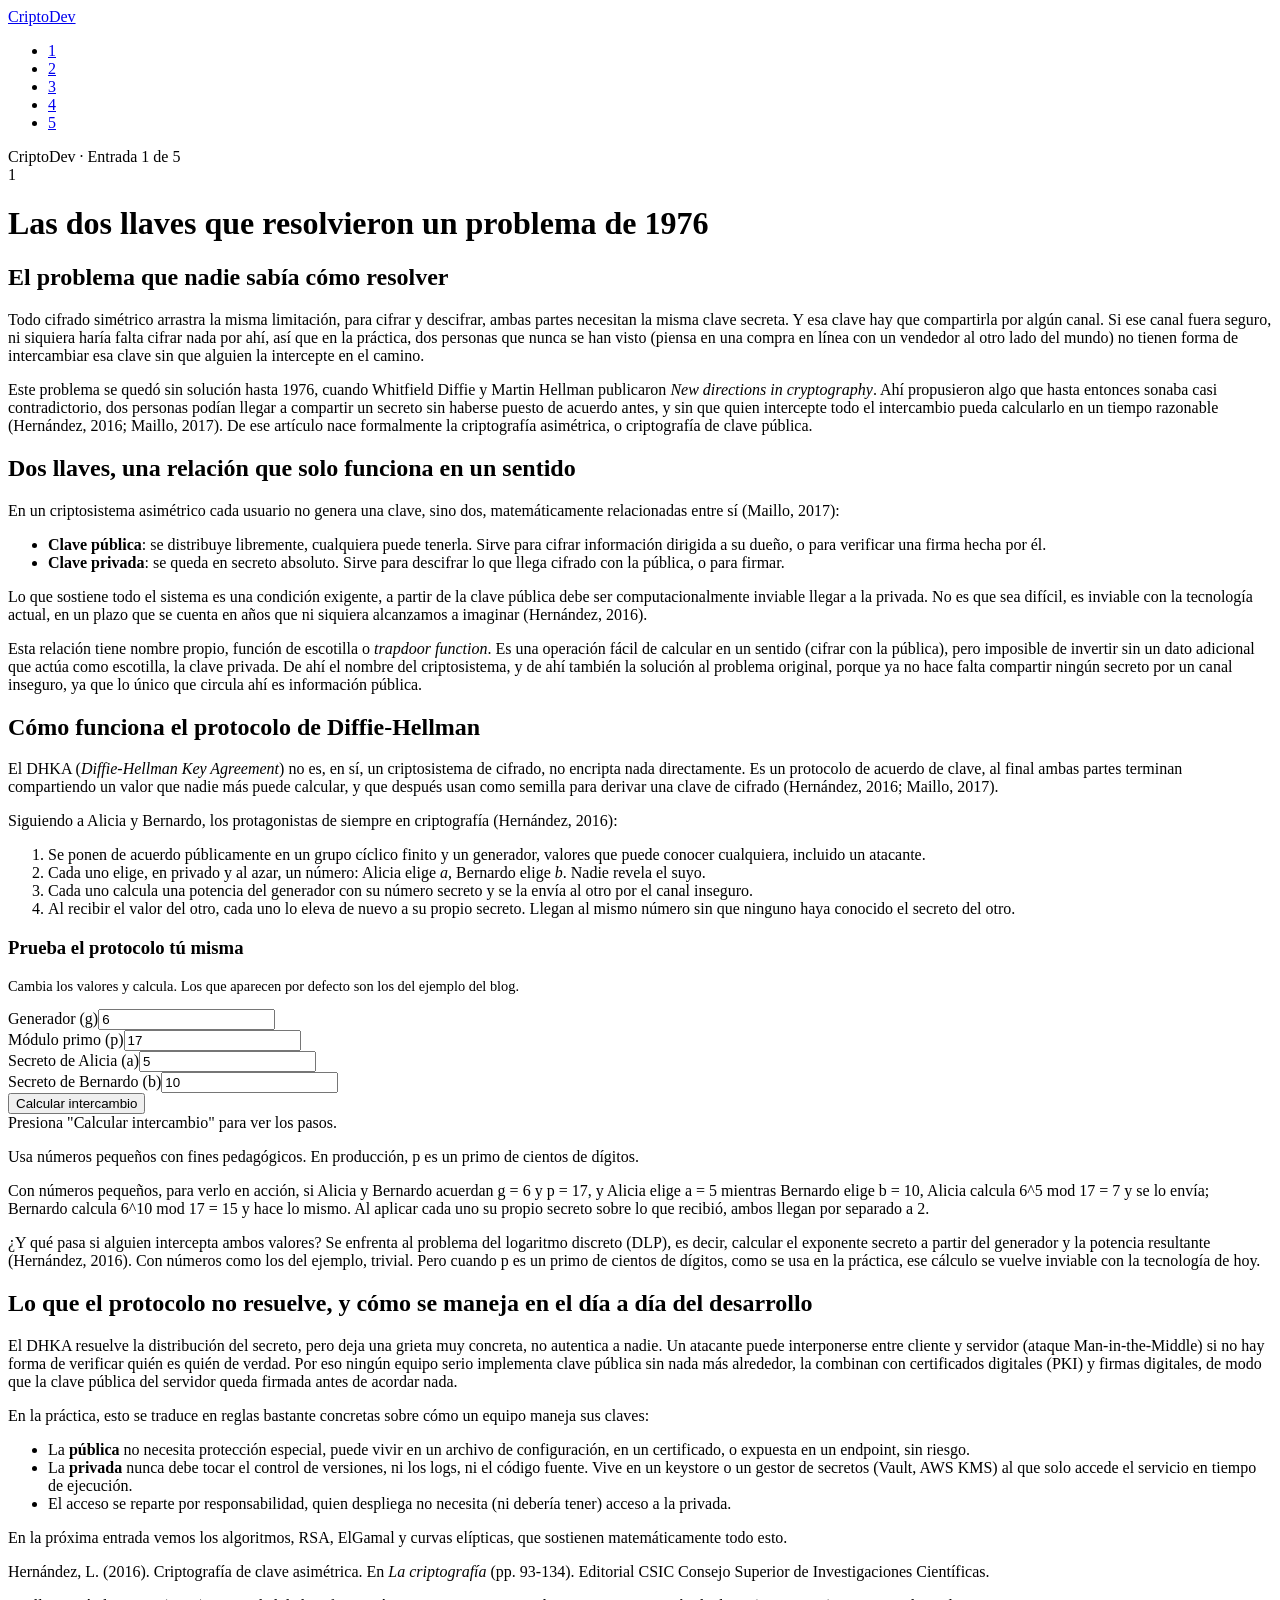
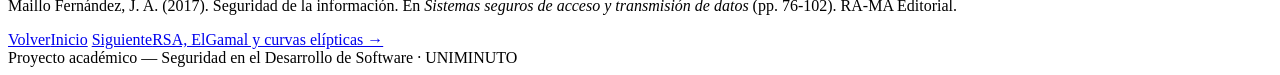
==== entrada1.html @ fd5a90b2 "Primera versión del blog Commit changes" ====
<!DOCTYPE html>
<html lang="es">
<head>
<meta charset="UTF-8">
<meta name="viewport" content="width=device-width, initial-scale=1.0">
<title>Las dos llaves que resolvieron un problema de 1976 — CriptoDev</title>
<link rel="stylesheet" href="css/style.css">
</head>
<body>

<nav class="site-nav">
  <a class="brand" href="index.html">CriptoDev</a>
  <ul class="entries">
    <li><a href="entrada1.html" class="active">1</a></li>
    <li><a href="entrada2.html">2</a></li>
    <li><a href="entrada3.html">3</a></li>
    <li><a href="entrada4.html">4</a></li>
    <li><a href="entrada5.html">5</a></li>
  </ul>
</nav>

<main>
  <div class="eyebrow-series">CriptoDev · Entrada 1 de 5</div>
  <div class="entry-header">
    <span class="seal">1</span>
    <h1>Las dos llaves que resolvieron un problema de 1976</h1>
  </div>

  <h2>El problema que nadie sabía cómo resolver</h2>
  <p>Todo cifrado simétrico arrastra la misma limitación, para cifrar y descifrar, ambas partes necesitan la misma clave secreta. Y esa clave hay que compartirla por algún canal. Si ese canal fuera seguro, ni siquiera haría falta cifrar nada por ahí, así que en la práctica, dos personas que nunca se han visto (piensa en una compra en línea con un vendedor al otro lado del mundo) no tienen forma de intercambiar esa clave sin que alguien la intercepte en el camino.</p>
  <p>Este problema se quedó sin solución hasta 1976, cuando Whitfield Diffie y Martin Hellman publicaron <em>New directions in cryptography</em>. Ahí propusieron algo que hasta entonces sonaba casi contradictorio, dos personas podían llegar a compartir un secreto sin haberse puesto de acuerdo antes, y sin que quien intercepte todo el intercambio pueda calcularlo en un tiempo razonable (Hernández, 2016; Maillo, 2017). De ese artículo nace formalmente la criptografía asimétrica, o criptografía de clave pública.</p>

  <h2>Dos llaves, una relación que solo funciona en un sentido</h2>
  <p>En un criptosistema asimétrico cada usuario no genera una clave, sino dos, matemáticamente relacionadas entre sí (Maillo, 2017):</p>
  <ul>
    <li><strong>Clave pública</strong>: se distribuye libremente, cualquiera puede tenerla. Sirve para cifrar información dirigida a su dueño, o para verificar una firma hecha por él.</li>
    <li><strong>Clave privada</strong>: se queda en secreto absoluto. Sirve para descifrar lo que llega cifrado con la pública, o para firmar.</li>
  </ul>
  <p>Lo que sostiene todo el sistema es una condición exigente, a partir de la clave pública debe ser computacionalmente inviable llegar a la privada. No es que sea difícil, es inviable con la tecnología actual, en un plazo que se cuenta en años que ni siquiera alcanzamos a imaginar (Hernández, 2016).</p>
  <p>Esta relación tiene nombre propio, función de escotilla o <em>trapdoor function</em>. Es una operación fácil de calcular en un sentido (cifrar con la pública), pero imposible de invertir sin un dato adicional que actúa como escotilla, la clave privada. De ahí el nombre del criptosistema, y de ahí también la solución al problema original, porque ya no hace falta compartir ningún secreto por un canal inseguro, ya que lo único que circula ahí es información pública.</p>

  <h2>Cómo funciona el protocolo de Diffie-Hellman</h2>
  <p>El DHKA (<em>Diffie-Hellman Key Agreement</em>) no es, en sí, un criptosistema de cifrado, no encripta nada directamente. Es un protocolo de acuerdo de clave, al final ambas partes terminan compartiendo un valor que nadie más puede calcular, y que después usan como semilla para derivar una clave de cifrado (Hernández, 2016; Maillo, 2017).</p>
  <p>Siguiendo a Alicia y Bernardo, los protagonistas de siempre en criptografía (Hernández, 2016):</p>
  <ol>
    <li>Se ponen de acuerdo públicamente en un grupo cíclico finito y un generador, valores que puede conocer cualquiera, incluido un atacante.</li>
    <li>Cada uno elige, en privado y al azar, un número: Alicia elige <em>a</em>, Bernardo elige <em>b</em>. Nadie revela el suyo.</li>
    <li>Cada uno calcula una potencia del generador con su número secreto y se la envía al otro por el canal inseguro.</li>
    <li>Al recibir el valor del otro, cada uno lo eleva de nuevo a su propio secreto. Llegan al mismo número sin que ninguno haya conocido el secreto del otro.</li>
  </ol>

  <div class="demo" id="dh-demo">
    <h3>Prueba el protocolo tú misma</h3>
    <p style="margin-top:0; font-size:0.9rem; color:var(--ink-soft);">Cambia los valores y calcula. Los que aparecen por defecto son los del ejemplo del blog.</p>
    <div class="demo-row">
      <div class="demo-field"><label for="dh-g">Generador (g)</label><input id="dh-g" type="number" value="6"></div>
      <div class="demo-field"><label for="dh-p">Módulo primo (p)</label><input id="dh-p" type="number" value="17"></div>
    </div>
    <div class="demo-row">
      <div class="demo-field"><label for="dh-a">Secreto de Alicia (a)</label><input id="dh-a" type="number" value="5"></div>
      <div class="demo-field"><label for="dh-b">Secreto de Bernardo (b)</label><input id="dh-b" type="number" value="10"></div>
    </div>
    <button onclick="calcularDH()">Calcular intercambio</button>
    <div class="demo-output" id="dh-output">Presiona "Calcular intercambio" para ver los pasos.</div>
    <p class="demo-note">Usa números pequeños con fines pedagógicos. En producción, p es un primo de cientos de dígitos.</p>
  </div>

  <p>Con números pequeños, para verlo en acción, si Alicia y Bernardo acuerdan g = 6 y p = 17, y Alicia elige a = 5 mientras Bernardo elige b = 10, Alicia calcula 6^5 mod 17 = 7 y se lo envía; Bernardo calcula 6^10 mod 17 = 15 y hace lo mismo. Al aplicar cada uno su propio secreto sobre lo que recibió, ambos llegan por separado a 2.</p>

  <p>¿Y qué pasa si alguien intercepta ambos valores? Se enfrenta al problema del logaritmo discreto (DLP), es decir, calcular el exponente secreto a partir del generador y la potencia resultante (Hernández, 2016). Con números como los del ejemplo, trivial. Pero cuando p es un primo de cientos de dígitos, como se usa en la práctica, ese cálculo se vuelve inviable con la tecnología de hoy.</p>

  <h2>Lo que el protocolo no resuelve, y cómo se maneja en el día a día del desarrollo</h2>
  <p>El DHKA resuelve la distribución del secreto, pero deja una grieta muy concreta, no autentica a nadie. Un atacante puede interponerse entre cliente y servidor (ataque Man-in-the-Middle) si no hay forma de verificar quién es quién de verdad. Por eso ningún equipo serio implementa clave pública sin nada más alrededor, la combinan con certificados digitales (PKI) y firmas digitales, de modo que la clave pública del servidor queda firmada antes de acordar nada.</p>
  <p>En la práctica, esto se traduce en reglas bastante concretas sobre cómo un equipo maneja sus claves:</p>
  <ul>
    <li>La <strong>pública</strong> no necesita protección especial, puede vivir en un archivo de configuración, en un certificado, o expuesta en un endpoint, sin riesgo.</li>
    <li>La <strong>privada</strong> nunca debe tocar el control de versiones, ni los logs, ni el código fuente. Vive en un keystore o un gestor de secretos (Vault, AWS KMS) al que solo accede el servicio en tiempo de ejecución.</li>
    <li>El acceso se reparte por responsabilidad, quien despliega no necesita (ni debería tener) acceso a la privada.</li>
  </ul>
  <p>En la próxima entrada vemos los algoritmos, RSA, ElGamal y curvas elípticas, que sostienen matemáticamente todo esto.</p>

  <div class="references">
    <p>Hernández, L. (2016). Criptografía de clave asimétrica. En <em>La criptografía</em> (pp. 93-134). Editorial CSIC Consejo Superior de Investigaciones Científicas.</p>
    <p>Maillo Fernández, J. A. (2017). Seguridad de la información. En <em>Sistemas seguros de acceso y transmisión de datos</em> (pp. 76-102). RA-MA Editorial.</p>
  </div>

  <div class="entry-pager">
    <a class="to-prev" href="index.html"><span>Volver</span>Inicio</a>
    <a class="to-next" href="entrada2.html"><span>Siguiente</span>RSA, ElGamal y curvas elípticas →</a>
  </div>
</main>

<footer>Proyecto académico — Seguridad en el Desarrollo de Software · UNIMINUTO</footer>

<script src="js/crypto-utils.js"></script>
<script>
function calcularDH() {
  const g = document.getElementById('dh-g').value;
  const p = document.getElementById('dh-p').value;
  const a = document.getElementById('dh-a').value;
  const b = document.getElementById('dh-b').value;
  const out = document.getElementById('dh-output');

  try {
    const A_pub = modPow(g, a, p);       // Alicia envía g^a mod p
    const B_pub = modPow(g, b, p);       // Bernardo envía g^b mod p
    const sharedFromA = modPow(B_pub, a, p); // Alicia calcula (g^b)^a
    const sharedFromB = modPow(A_pub, b, p); // Bernardo calcula (g^a)^b

    let lines = [];
    lines.push(`Alicia envía: ${g}^${a} mod ${p} = ${A_pub}`);
    lines.push(`Bernardo envía: ${g}^${b} mod ${p} = ${B_pub}`);
    lines.push(`Alicia calcula: ${B_pub}^${a} mod ${p} = ${sharedFromA}`);
    lines.push(`Bernardo calcula: ${A_pub}^${b} mod ${p} = ${sharedFromB}`);

    if (sharedFromA === sharedFromB) {
      lines.push(`<span class="ok">Clave compartida acordada: ${sharedFromA}</span>`);
    } else {
      lines.push(`<span class="fail">Los valores no coinciden, revisa que p sea primo.</span>`);
    }
    out.innerHTML = lines.join('\n');
  } catch (e) {
    out.innerHTML = '<span class="fail">Revisa que todos los campos sean números válidos.</span>';
  }
}
</script>

</body>
</html>
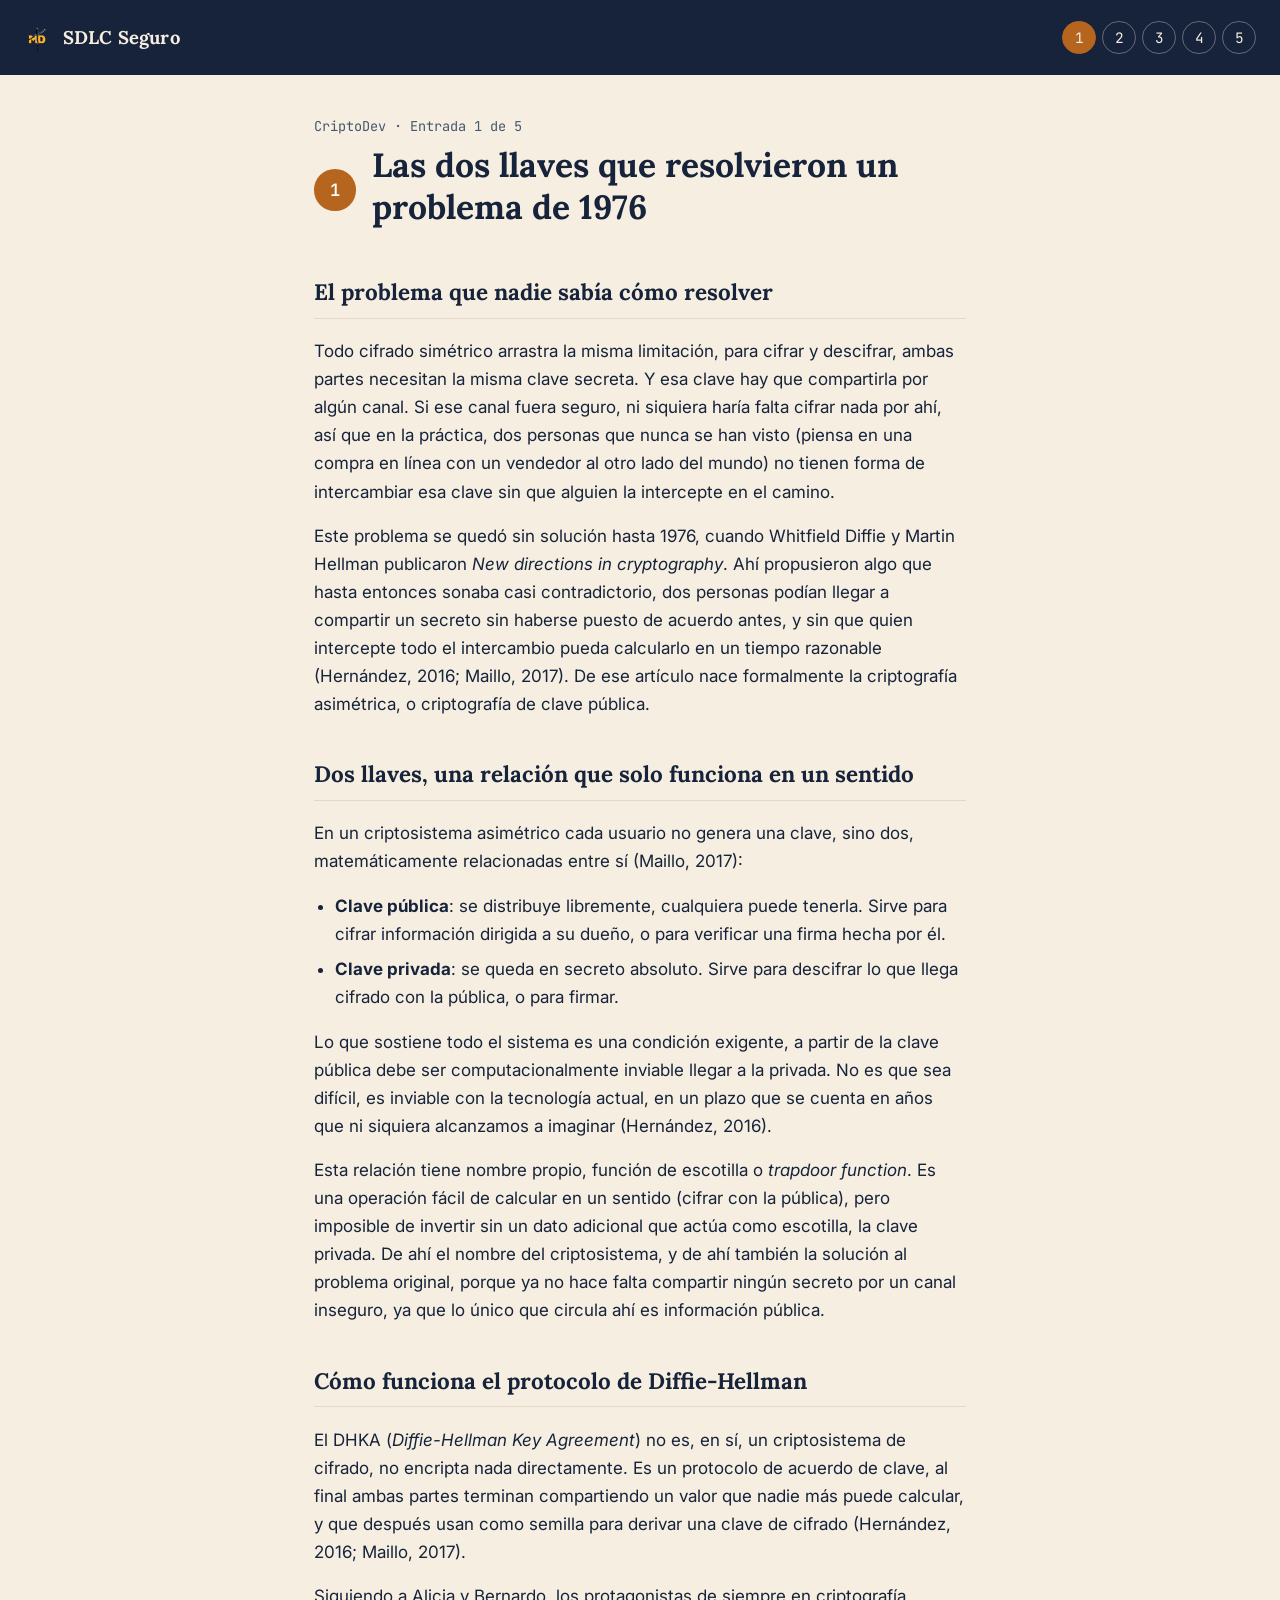
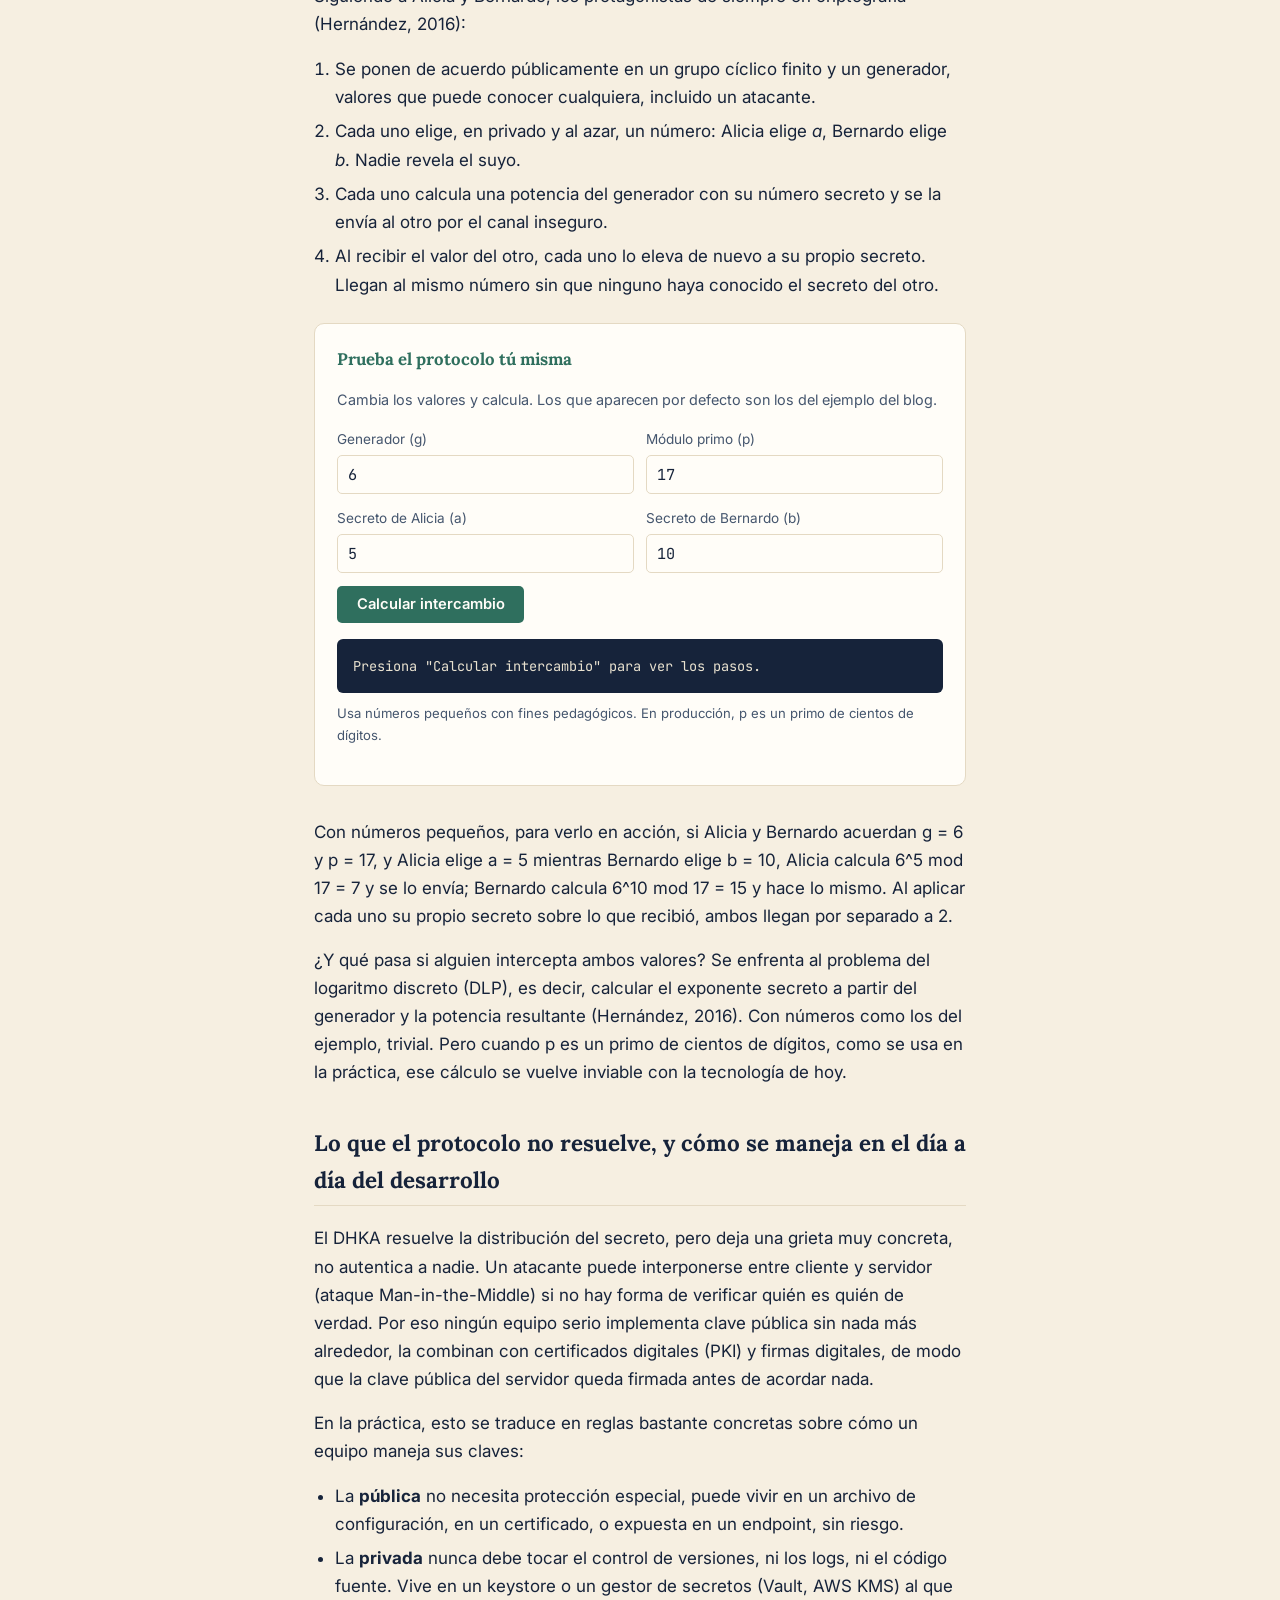
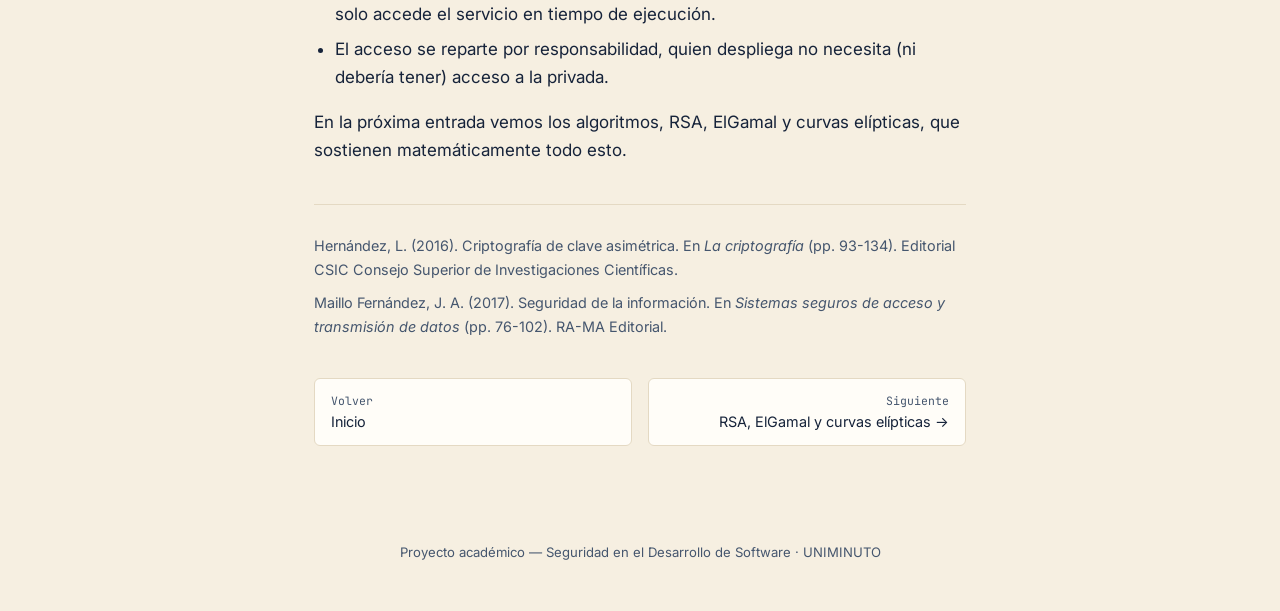
==== commit 0b47a018: "Update title and navigation in entrada1.html" ====
--- a/entrada1.html
+++ b/entrada1.html
@@ -3,13 +3,16 @@
 <head>
 <meta charset="UTF-8">
 <meta name="viewport" content="width=device-width, initial-scale=1.0">
-<title>Las dos llaves que resolvieron un problema de 1976 — CriptoDev</title>
+<title>Las dos llaves que resolvieron un problema de 1976 · SDLC Seguro</title>
 <link rel="stylesheet" href="css/style.css">
 </head>
 <body>
 
 <nav class="site-nav">
-  <a class="brand" href="index.html">CriptoDev</a>
+  <a class="brand" href="index.html">
+    <img src="img/logo-uniminuto.png" alt="UNIMINUTO" class="nav-logo">
+    SDLC Seguro
+  </a>
   <ul class="entries">
     <li><a href="entrada1.html" class="active">1</a></li>
     <li><a href="entrada2.html">2</a></li>
--- a/css/style.css
+++ b/css/style.css
@@ -0,0 +1,528 @@
+@import url('https://fonts.googleapis.com/css2?family=Lora:ital,wght@0,500;0,600;0,700;1,500&family=Inter:wght@400;500;600&family=JetBrains+Mono:wght@400;500;600&display=swap');
+
+:root {
+  --ink: #16233A;
+  --ink-soft: #45566E;
+  --parchment: #F6EFE1;
+  --paper: #FFFDF8;
+  --paper-line: #E4D9C3;
+  --verified: #2F6F5E;
+  --verified-soft: #E4EFEA;
+  --seal: #B5651D;
+  --seal-soft: #F6E7D8;
+  --font-display: 'Lora', Georgia, serif;
+  --font-body: 'Inter', system-ui, sans-serif;
+  --font-mono: 'JetBrains Mono', 'Courier New', monospace;
+  --max-w: 700px;
+}
+
+* { box-sizing: border-box; }
+
+html { scroll-behavior: smooth; }
+
+body {
+  margin: 0;
+  background: var(--parchment);
+  color: var(--ink);
+  font-family: var(--font-body);
+  font-size: 17px;
+  line-height: 1.65;
+  -webkit-font-smoothing: antialiased;
+}
+
+img { max-width: 100%; }
+
+a { color: var(--verified); }
+a:focus-visible, button:focus-visible, input:focus-visible, select:focus-visible {
+  outline: 3px solid var(--seal);
+  outline-offset: 2px;
+}
+
+/* ---------- Navegación ---------- */
+
+.site-nav {
+  background: var(--ink);
+  color: var(--parchment);
+  padding: 0.9rem 1.5rem;
+  display: flex;
+  align-items: center;
+  justify-content: space-between;
+  flex-wrap: wrap;
+  gap: 0.75rem;
+  position: sticky;
+  top: 0;
+  z-index: 10;
+}
+
+.site-nav .brand {
+  font-family: var(--font-display);
+  font-weight: 700;
+  font-size: 1.15rem;
+  color: var(--parchment);
+  text-decoration: none;
+  letter-spacing: 0.01em;
+}
+
+.site-nav .entries {
+  display: flex;
+  gap: 0.4rem;
+  list-style: none;
+  margin: 0;
+  padding: 0;
+}
+
+.site-nav .entries a {
+  display: inline-flex;
+  align-items: center;
+  justify-content: center;
+  width: 2.1rem;
+  height: 2.1rem;
+  border-radius: 50%;
+  color: var(--parchment);
+  text-decoration: none;
+  font-family: var(--font-mono);
+  font-size: 0.9rem;
+  border: 1px solid rgba(246, 239, 225, 0.35);
+  transition: background 0.15s ease, border-color 0.15s ease;
+}
+
+.site-nav .entries a:hover,
+.site-nav .entries a.active {
+  background: var(--seal);
+  border-color: var(--seal);
+}
+
+/* ---------- Estructura general ---------- */
+
+main {
+  max-width: var(--max-w);
+  margin: 0 auto;
+  padding: 2.5rem 1.5rem 4rem;
+}
+
+.eyebrow-series {
+  font-family: var(--font-mono);
+  font-size: 0.85rem;
+  color: var(--ink-soft);
+  margin-bottom: 0.4rem;
+}
+
+h1 {
+  font-family: var(--font-display);
+  font-size: 2.1rem;
+  line-height: 1.25;
+  margin: 0 0 0.5rem;
+}
+
+h2 {
+  font-family: var(--font-display);
+  font-size: 1.4rem;
+  margin-top: 2.4rem;
+  border-bottom: 1px solid var(--paper-line);
+  padding-bottom: 0.4rem;
+}
+
+p { margin: 1rem 0; }
+
+ul, ol { padding-left: 1.3rem; }
+li { margin: 0.4rem 0; }
+
+/* Sello numerado (secuencia real de 5 entradas) */
+.seal {
+  display: inline-flex;
+  align-items: center;
+  justify-content: center;
+  width: 2.6rem;
+  height: 2.6rem;
+  border-radius: 50%;
+  background: var(--seal);
+  color: var(--paper);
+  font-family: var(--font-mono);
+  font-weight: 600;
+  flex-shrink: 0;
+}
+
+.entry-header {
+  display: flex;
+  align-items: center;
+  gap: 1rem;
+  margin-bottom: 0.5rem;
+}
+
+/* ---------- Bloques de código ---------- */
+
+pre {
+  background: var(--ink);
+  color: #E9E2D0;
+  font-family: var(--font-mono);
+  font-size: 0.85rem;
+  line-height: 1.55;
+  padding: 1.1rem 1.2rem;
+  border-radius: 6px;
+  overflow-x: auto;
+}
+
+code {
+  font-family: var(--font-mono);
+  font-size: 0.92em;
+  background: var(--paper-line);
+  padding: 0.05em 0.35em;
+  border-radius: 3px;
+}
+
+pre code { background: none; padding: 0; }
+
+.formula {
+  font-family: var(--font-mono);
+  background: var(--paper);
+  border: 1px solid var(--paper-line);
+  border-left: 3px solid var(--verified);
+  padding: 0.8rem 1rem;
+  margin: 1rem 0;
+  border-radius: 4px;
+  overflow-x: auto;
+}
+
+/* ---------- Panel interactivo (demo) ---------- */
+
+.demo {
+  background: var(--paper);
+  border: 1px solid var(--paper-line);
+  border-radius: 10px;
+  padding: 1.4rem;
+  margin: 1.5rem 0 2rem;
+}
+
+.demo h3 {
+  font-family: var(--font-display);
+  font-size: 1.05rem;
+  margin: 0 0 0.9rem;
+  color: var(--verified);
+}
+
+.demo-row {
+  display: flex;
+  gap: 0.8rem;
+  flex-wrap: wrap;
+  margin-bottom: 0.8rem;
+}
+
+.demo-field {
+  display: flex;
+  flex-direction: column;
+  gap: 0.3rem;
+  font-size: 0.85rem;
+  color: var(--ink-soft);
+  flex: 1;
+  min-width: 100px;
+}
+
+.demo-field input, .demo-field select {
+  font-family: var(--font-mono);
+  padding: 0.5rem 0.6rem;
+  border: 1px solid var(--paper-line);
+  border-radius: 5px;
+  background: var(--paper);
+  color: var(--ink);
+  font-size: 0.95rem;
+}
+
+.demo button {
+  background: var(--verified);
+  color: var(--paper);
+  border: none;
+  padding: 0.6rem 1.2rem;
+  border-radius: 5px;
+  font-family: var(--font-body);
+  font-weight: 600;
+  font-size: 0.92rem;
+  cursor: pointer;
+  transition: opacity 0.15s ease;
+}
+
+.demo button:hover { opacity: 0.88; }
+
+.demo button.secondary {
+  background: transparent;
+  color: var(--seal);
+  border: 1px solid var(--seal);
+}
+
+.demo-output {
+  margin-top: 1rem;
+  background: var(--ink);
+  color: #E9E2D0;
+  font-family: var(--font-mono);
+  font-size: 0.85rem;
+  padding: 1rem;
+  border-radius: 6px;
+  white-space: pre-wrap;
+  word-break: break-all;
+  min-height: 1.5em;
+}
+
+.demo-output .ok { color: #7FCBA4; }
+.demo-output .fail { color: #E29A6B; }
+
+.demo-note {
+  font-size: 0.82rem;
+  color: var(--ink-soft);
+  margin-top: 0.6rem;
+}
+
+/* ---------- Tabla comparativa ---------- */
+
+table {
+  width: 100%;
+  border-collapse: collapse;
+  margin: 1.2rem 0;
+  font-size: 0.92rem;
+}
+
+th, td {
+  text-align: left;
+  padding: 0.6rem 0.7rem;
+  border-bottom: 1px solid var(--paper-line);
+}
+
+th {
+  font-family: var(--font-mono);
+  font-weight: 600;
+  color: var(--ink-soft);
+  font-size: 0.8rem;
+}
+
+/* ---------- Callout de vulnerabilidad ---------- */
+
+.callout {
+  background: var(--seal-soft);
+  border-left: 3px solid var(--seal);
+  padding: 0.9rem 1.1rem;
+  border-radius: 4px;
+  margin: 1.2rem 0;
+}
+
+.callout strong { color: var(--seal); }
+
+/* ---------- Referencias ---------- */
+
+.references {
+  margin-top: 2.5rem;
+  padding-top: 1.2rem;
+  border-top: 1px solid var(--paper-line);
+  font-size: 0.9rem;
+  color: var(--ink-soft);
+}
+
+.references p { margin: 0.6rem 0; }
+
+/* ---------- Navegación entre entradas ---------- */
+
+.entry-pager {
+  display: flex;
+  justify-content: space-between;
+  margin-top: 2.5rem;
+  gap: 1rem;
+}
+
+.entry-pager a {
+  text-decoration: none;
+  color: var(--ink);
+  background: var(--paper);
+  border: 1px solid var(--paper-line);
+  padding: 0.7rem 1rem;
+  border-radius: 6px;
+  font-size: 0.9rem;
+  flex: 1;
+}
+
+.entry-pager a:hover { border-color: var(--verified); }
+.entry-pager .to-prev { text-align: left; }
+.entry-pager .to-next { text-align: right; }
+.entry-pager span { display: block; font-family: var(--font-mono); font-size: 0.72rem; color: var(--ink-soft); }
+
+/* ---------- Home ---------- */
+
+.hero {
+  padding: 3rem 0 1rem;
+}
+
+.hero p.lead {
+  font-size: 1.15rem;
+  color: var(--ink-soft);
+  max-width: 560px;
+}
+
+.entry-list {
+  list-style: none;
+  padding: 0;
+  margin: 2rem 0;
+}
+
+.entry-list li {
+  margin: 0;
+}
+
+.entry-list a {
+  display: flex;
+  align-items: center;
+  gap: 1rem;
+  padding: 1.1rem 0.4rem;
+  border-bottom: 1px solid var(--paper-line);
+  text-decoration: none;
+  color: var(--ink);
+}
+
+.entry-list a:hover .entry-title { color: var(--verified); }
+
+.entry-title {
+  font-family: var(--font-display);
+  font-weight: 600;
+  font-size: 1.08rem;
+  display: block;
+}
+
+.entry-teaser {
+  font-size: 0.88rem;
+  color: var(--ink-soft);
+}
+
+footer {
+  text-align: center;
+  padding: 2rem 1.5rem 3rem;
+  color: var(--ink-soft);
+  font-size: 0.82rem;
+}
+
+footer img { height: 32px; opacity: 0.85; vertical-align: middle; margin-right: 0.5rem; }
+
+@media (max-width: 480px) {
+  h1 { font-size: 1.7rem; }
+  .demo-row { flex-direction: column; }
+}
+
+/* ---------- Logo en la barra de navegación ---------- */
+
+.nav-logo {
+  height: 1.6rem;
+  vertical-align: middle;
+  margin-right: 0.5rem;
+}
+
+/* ---------- Mejoras de diseño para el home ---------- */
+
+.meta-pills {
+  display: flex;
+  gap: 0.6rem;
+  align-items: center;
+  margin-bottom: 0.8rem;
+  flex-wrap: wrap;
+}
+
+.meta-pills .eyebrow-series {
+  background: var(--paper-line);
+  color: var(--ink-soft);
+  padding: 0.2rem 0.6rem;
+  border-radius: 4px;
+  margin-bottom: 0;
+}
+
+.eyebrow-subject {
+  font-family: var(--font-mono);
+  font-size: 0.78rem;
+  background: var(--paper-line);
+  color: var(--ink-soft);
+  padding: 0.2rem 0.6rem;
+  border-radius: 4px;
+}
+
+.author-block {
+  display: flex;
+  align-items: center;
+  gap: 0.5rem;
+  margin-bottom: 1.2rem;
+}
+
+.author-block .byline {
+  margin: 0;
+  font-family: var(--font-mono);
+  font-size: 0.85rem;
+  color: var(--seal);
+}
+
+.institution {
+  font-family: var(--font-mono);
+  font-size: 0.82rem;
+  color: var(--ink-soft);
+}
+
+.section-divider {
+  border: 0;
+  border-top: 1px solid var(--paper-line);
+  margin: 2.5rem 0 1.5rem;
+}
+
+.section-title {
+  font-family: var(--font-display);
+  font-size: 1.25rem;
+  color: var(--ink-soft);
+  margin-bottom: 1.2rem;
+  border-bottom: none;
+}
+
+/* Tarjetas mejoradas para las entradas */
+
+.entry-list {
+  display: flex;
+  flex-direction: column;
+  gap: 1rem;
+}
+
+.entry-card {
+  background: var(--paper);
+  border: 1px solid var(--paper-line);
+  border-radius: 8px;
+  padding: 1.2rem 1.4rem !important;
+  transition: transform 0.15s ease, border-color 0.15s ease, box-shadow 0.15s ease;
+  box-shadow: 0 2px 4px rgba(0, 0, 0, 0.02);
+}
+
+.entry-card:hover {
+  border-color: var(--verified);
+  transform: translateY(-2px);
+  box-shadow: 0 4px 12px rgba(47, 111, 94, 0.08);
+}
+
+.entry-content {
+  display: flex;
+  flex-direction: column;
+  gap: 0.3rem;
+  width: 100%;
+}
+
+.entry-header-card {
+  display: flex;
+  justify-content: space-between;
+  align-items: flex-start;
+  gap: 0.8rem;
+  flex-wrap: wrap;
+}
+
+.entry-header-card .entry-title {
+  flex: 1;
+  min-width: 240px;
+}
+
+/* Badge destacado para las calculadoras */
+
+.badge-interactive {
+  font-family: var(--font-mono);
+  font-size: 0.72rem;
+  font-weight: 600;
+  background: var(--verified-soft);
+  color: var(--verified);
+  border: 1px solid rgba(47, 111, 94, 0.25);
+  padding: 0.25rem 0.55rem;
+  border-radius: 20px;
+  white-space: nowrap;
+}
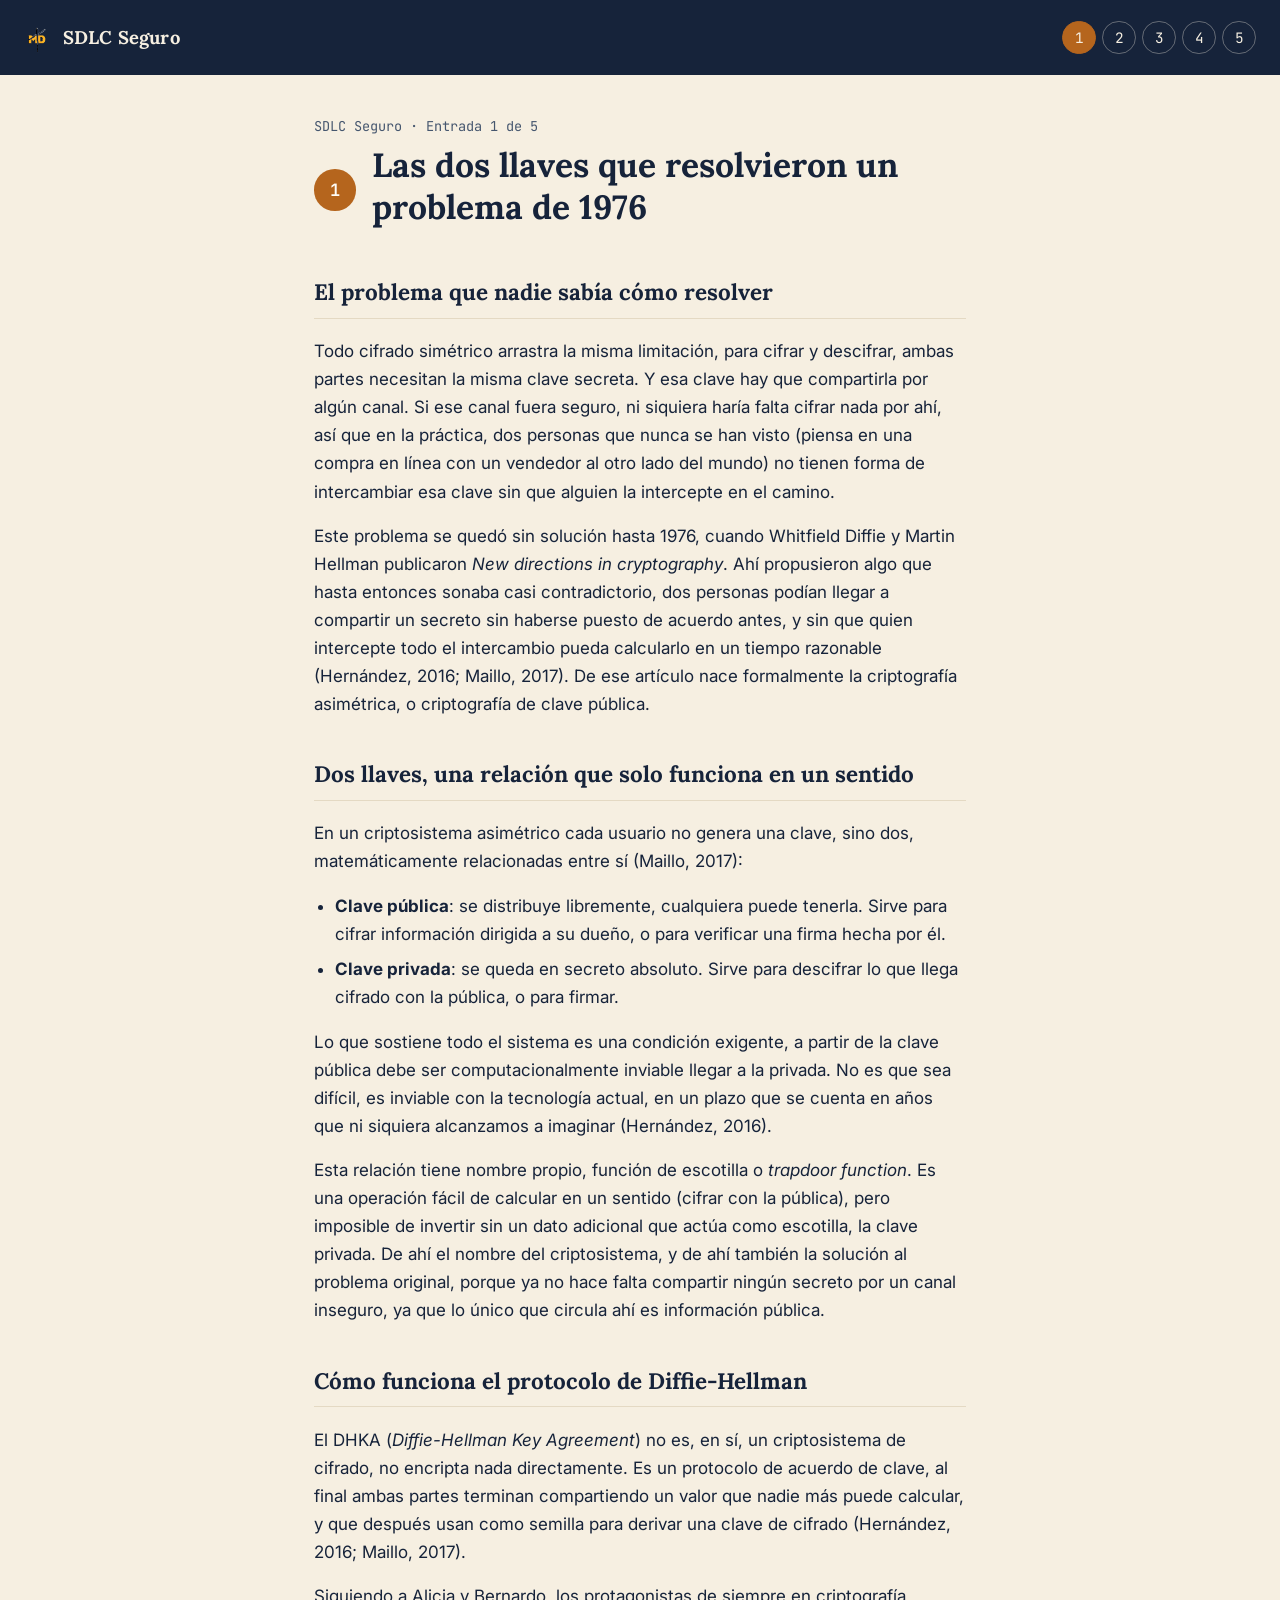
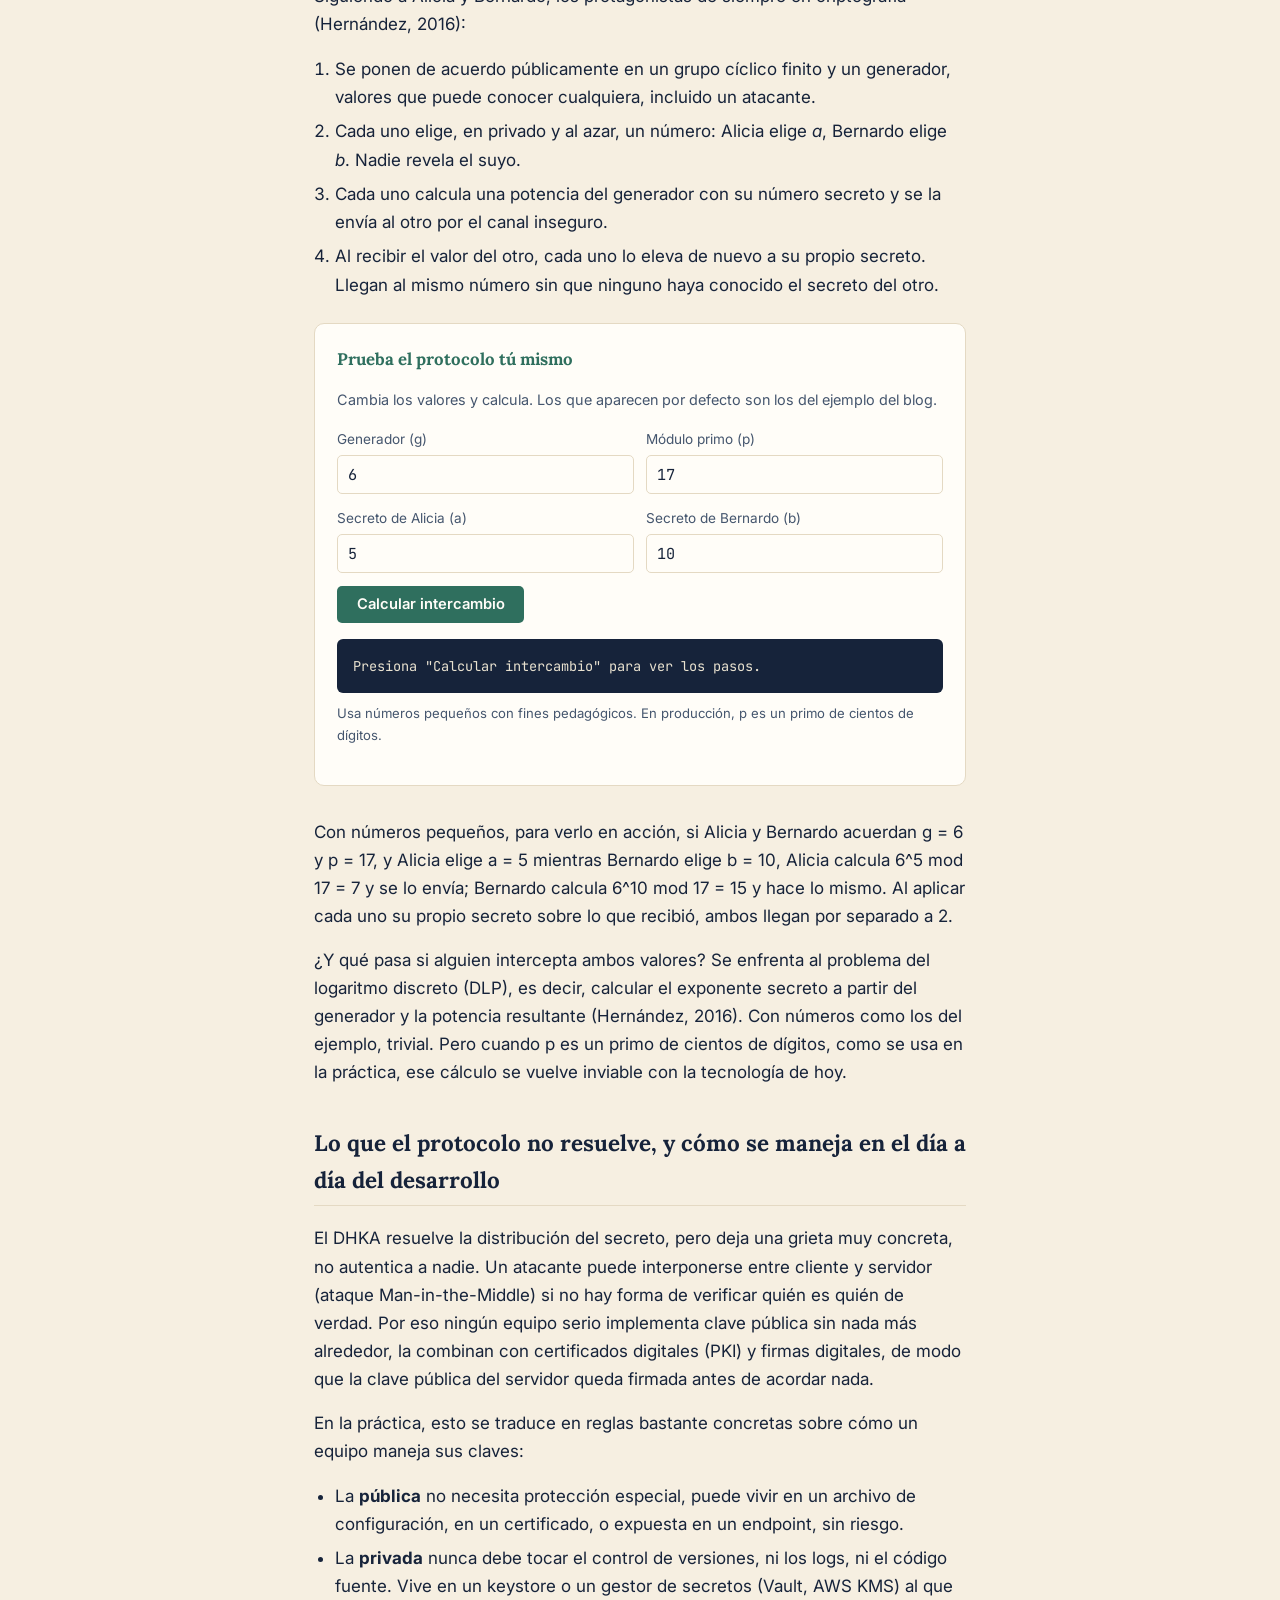
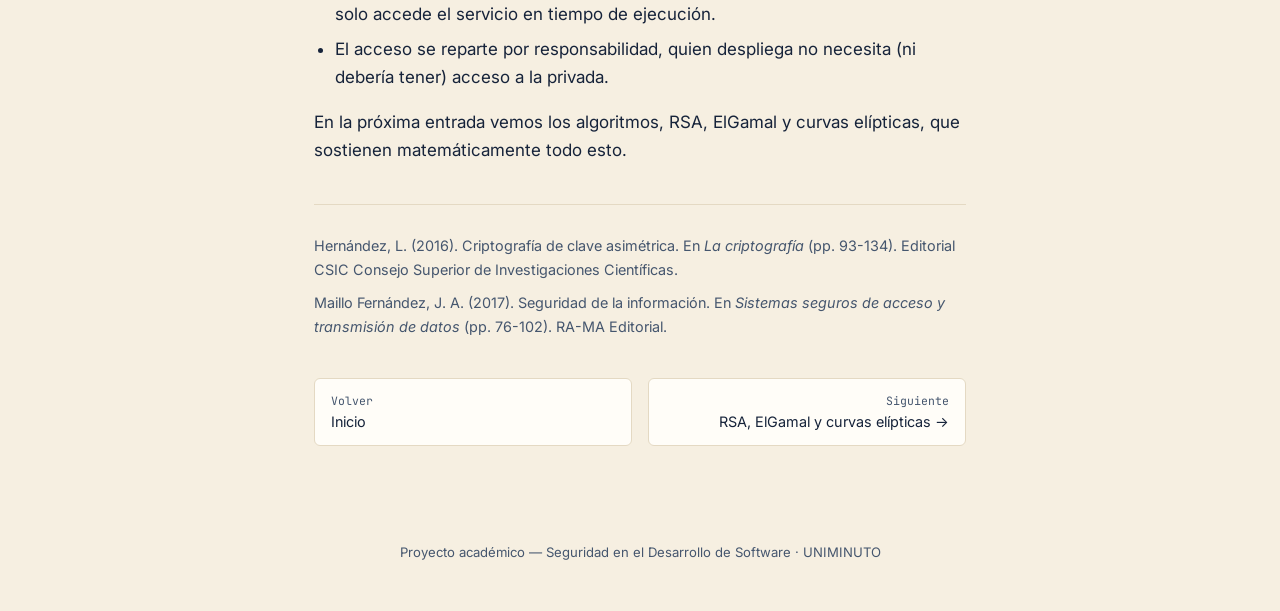
==== commit 4d6a1caa: "Update eyebrow series and demo header text" ====
--- a/entrada1.html
+++ b/entrada1.html
@@ -23,7 +23,7 @@
 </nav>
 
 <main>
-  <div class="eyebrow-series">CriptoDev · Entrada 1 de 5</div>
+  <div class="eyebrow-series">SDLC Seguro · Entrada 1 de 5</div>
   <div class="entry-header">
     <span class="seal">1</span>
     <h1>Las dos llaves que resolvieron un problema de 1976</h1>
@@ -53,7 +53,7 @@
   </ol>
 
   <div class="demo" id="dh-demo">
-    <h3>Prueba el protocolo tú misma</h3>
+    <h3>Prueba el protocolo tú mismo</h3>
     <p style="margin-top:0; font-size:0.9rem; color:var(--ink-soft);">Cambia los valores y calcula. Los que aparecen por defecto son los del ejemplo del blog.</p>
     <div class="demo-row">
       <div class="demo-field"><label for="dh-g">Generador (g)</label><input id="dh-g" type="number" value="6"></div>
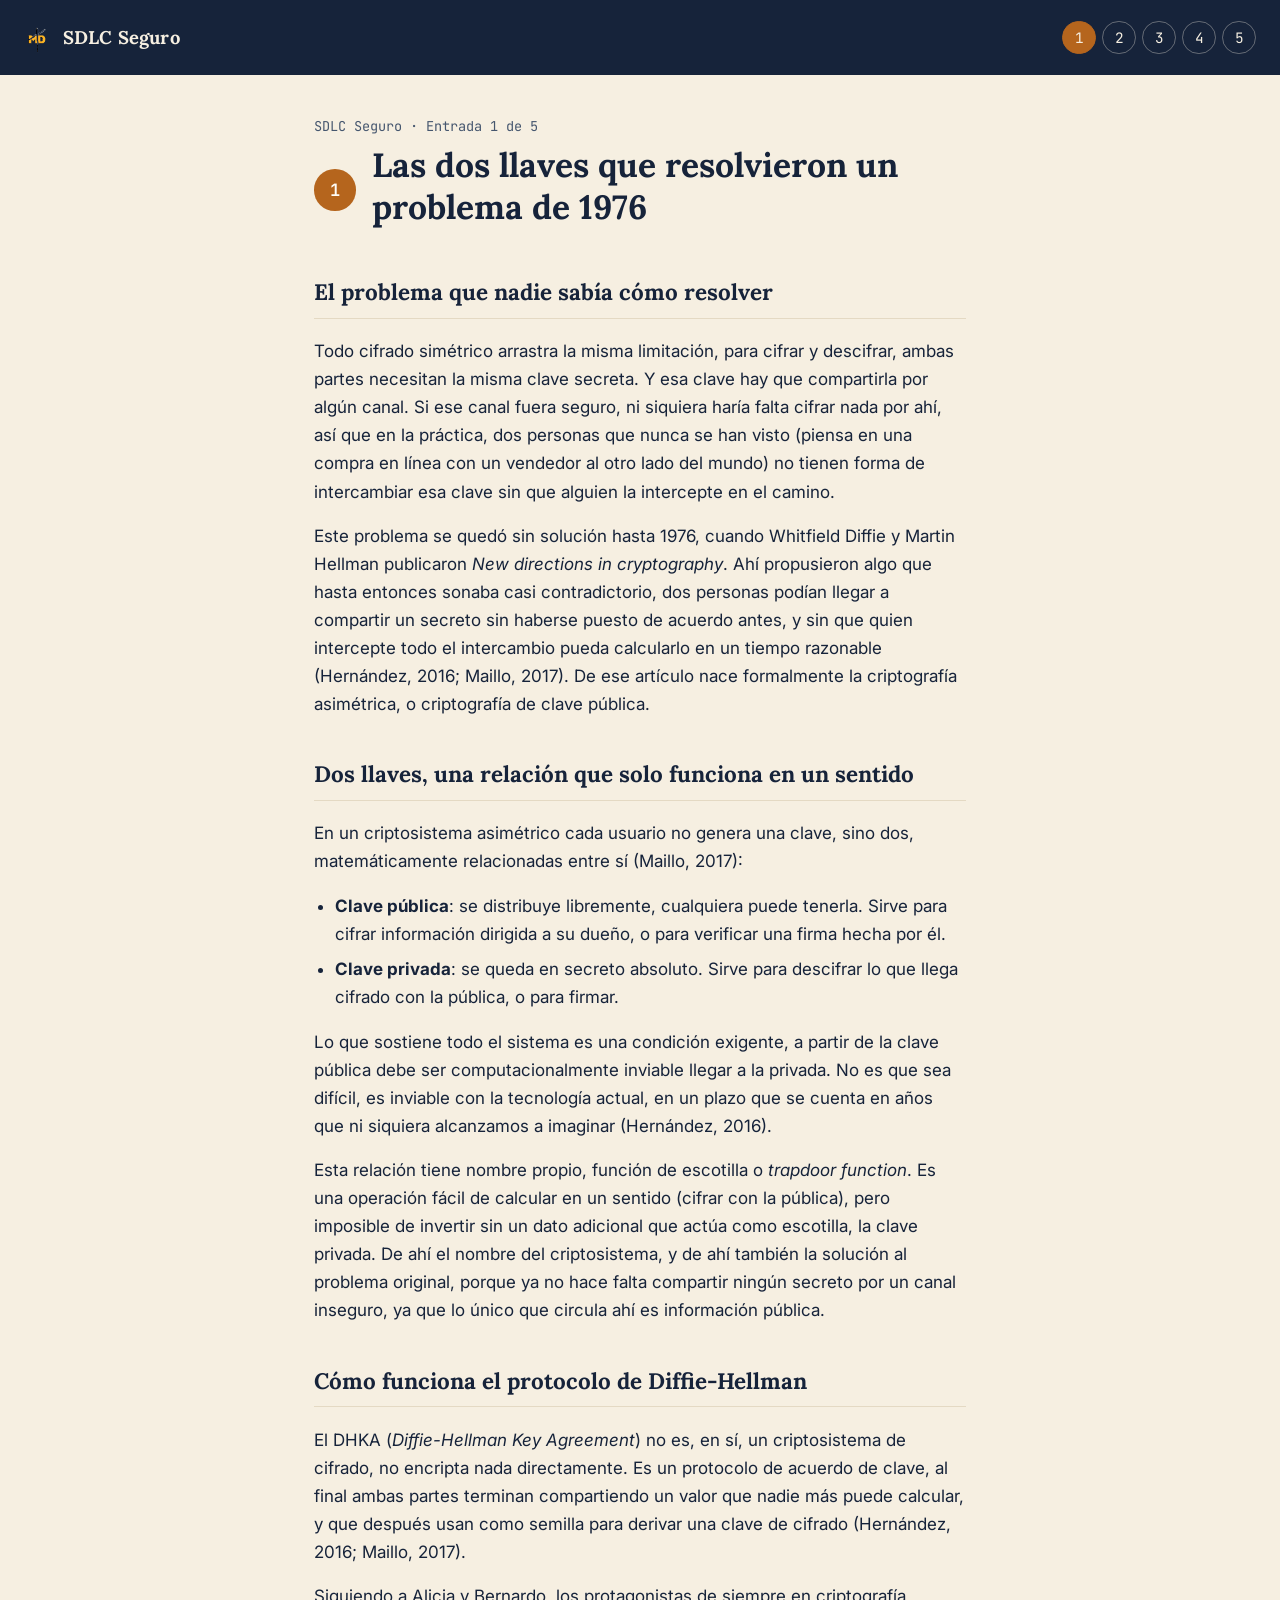
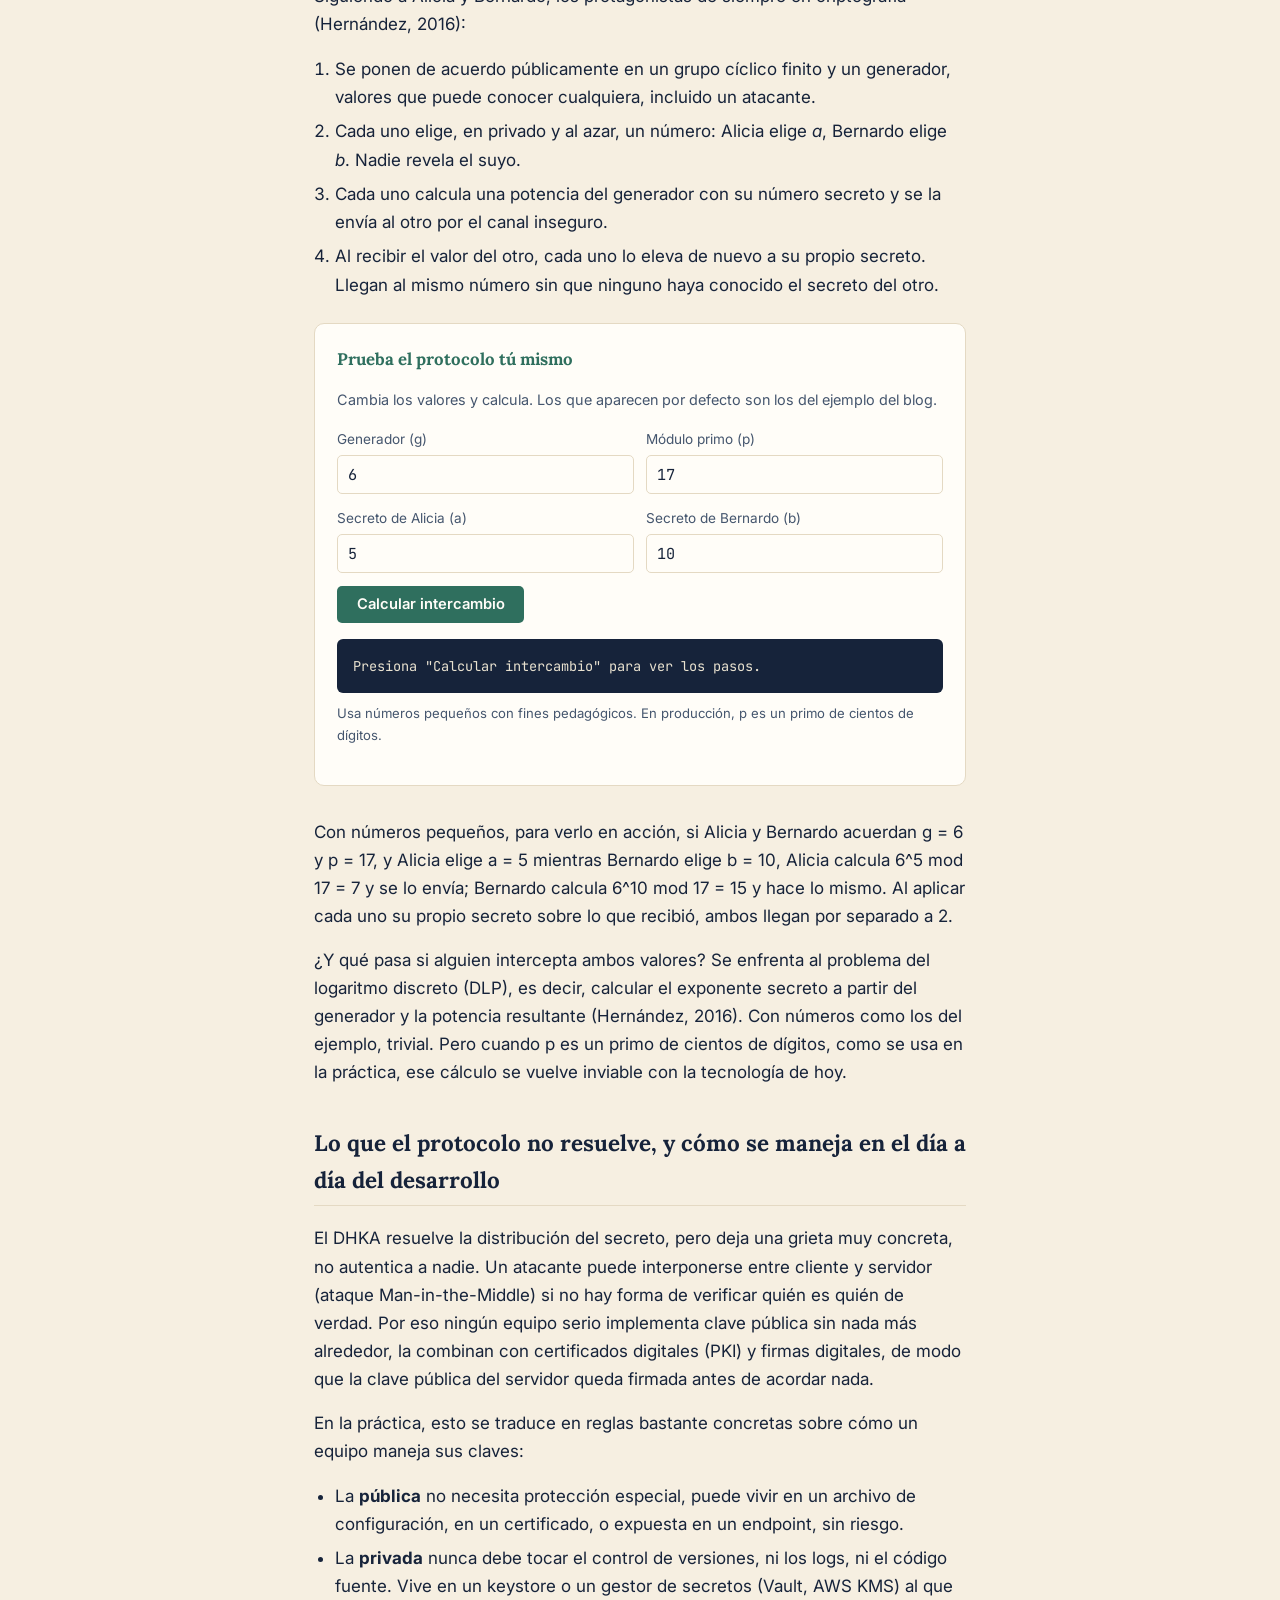
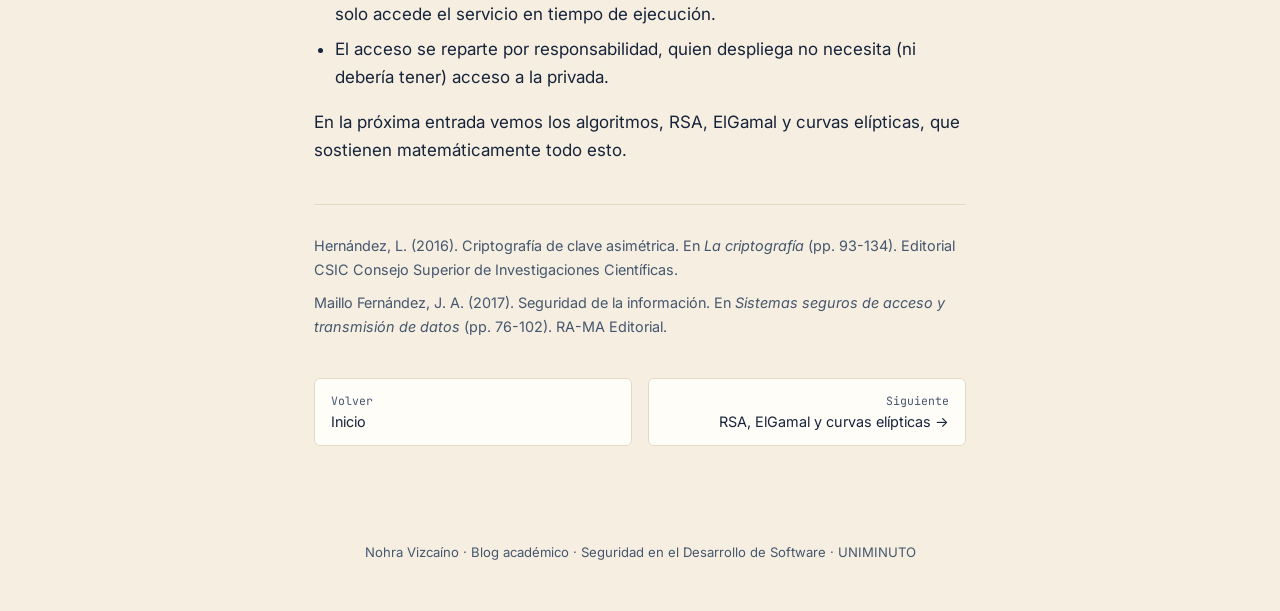
==== commit 7c9c5ea3: "Modify footer with author and blog details Updated footer to include author name and blog reference." ====
--- a/entrada1.html
+++ b/entrada1.html
@@ -93,7 +93,9 @@
   </div>
 </main>
 
-<footer>Proyecto académico — Seguridad en el Desarrollo de Software · UNIMINUTO</footer>
+<footer>
+  Nohra Vizcaíno · Blog académico · Seguridad en el Desarrollo de Software · UNIMINUTO
+</footer>
 
 <script src="js/crypto-utils.js"></script>
 <script>
--- a/css/style.css
+++ b/css/style.css
@@ -1,3 +1,4 @@
+
 @import url('https://fonts.googleapis.com/css2?family=Lora:ital,wght@0,500;0,600;0,700;1,500&family=Inter:wght@400;500;600&family=JetBrains+Mono:wght@400;500;600&display=swap');
 
 :root {
@@ -526,3 +527,53 @@
   border-radius: 20px;
   white-space: nowrap;
 }
+
+/* ---------- Fix: nav responsivo, evitar que los números se corten ---------- */
+
+.site-nav {
+  row-gap: 0.6rem;
+}
+
+.site-nav .entries {
+  flex-wrap: wrap;
+  justify-content: flex-start;
+}
+
+@media (max-width: 560px) {
+  .site-nav {
+    justify-content: center;
+    text-align: center;
+  }
+  .site-nav .entries {
+    justify-content: center;
+    width: 100%;
+  }
+  .site-nav .entries a {
+    width: 1.9rem;
+    height: 1.9rem;
+    font-size: 0.82rem;
+  }
+}
+
+/* ---------- Resaltado de sintaxis (Prism.js) con la paleta del sitio ---------- */
+
+pre[class*="language-"] {
+  background: var(--ink);
+  border-radius: 6px;
+}
+
+code[class*="language-"] {
+  font-family: var(--font-mono);
+  font-size: 0.85rem;
+  line-height: 1.6;
+}
+
+.token.comment { color: #7D8BA3; font-style: italic; }
+.token.keyword { color: #E8A87C; }
+.token.class-name { color: #7FCBA4; }
+.token.string { color: #C9D97F; }
+.token.function { color: #8FB8DE; }
+.token.number { color: #D9A857; }
+.token.punctuation { color: #B9C4D6; }
+.token.operator { color: #E9E2D0; }
+.token.annotation { color: #B5651D; }
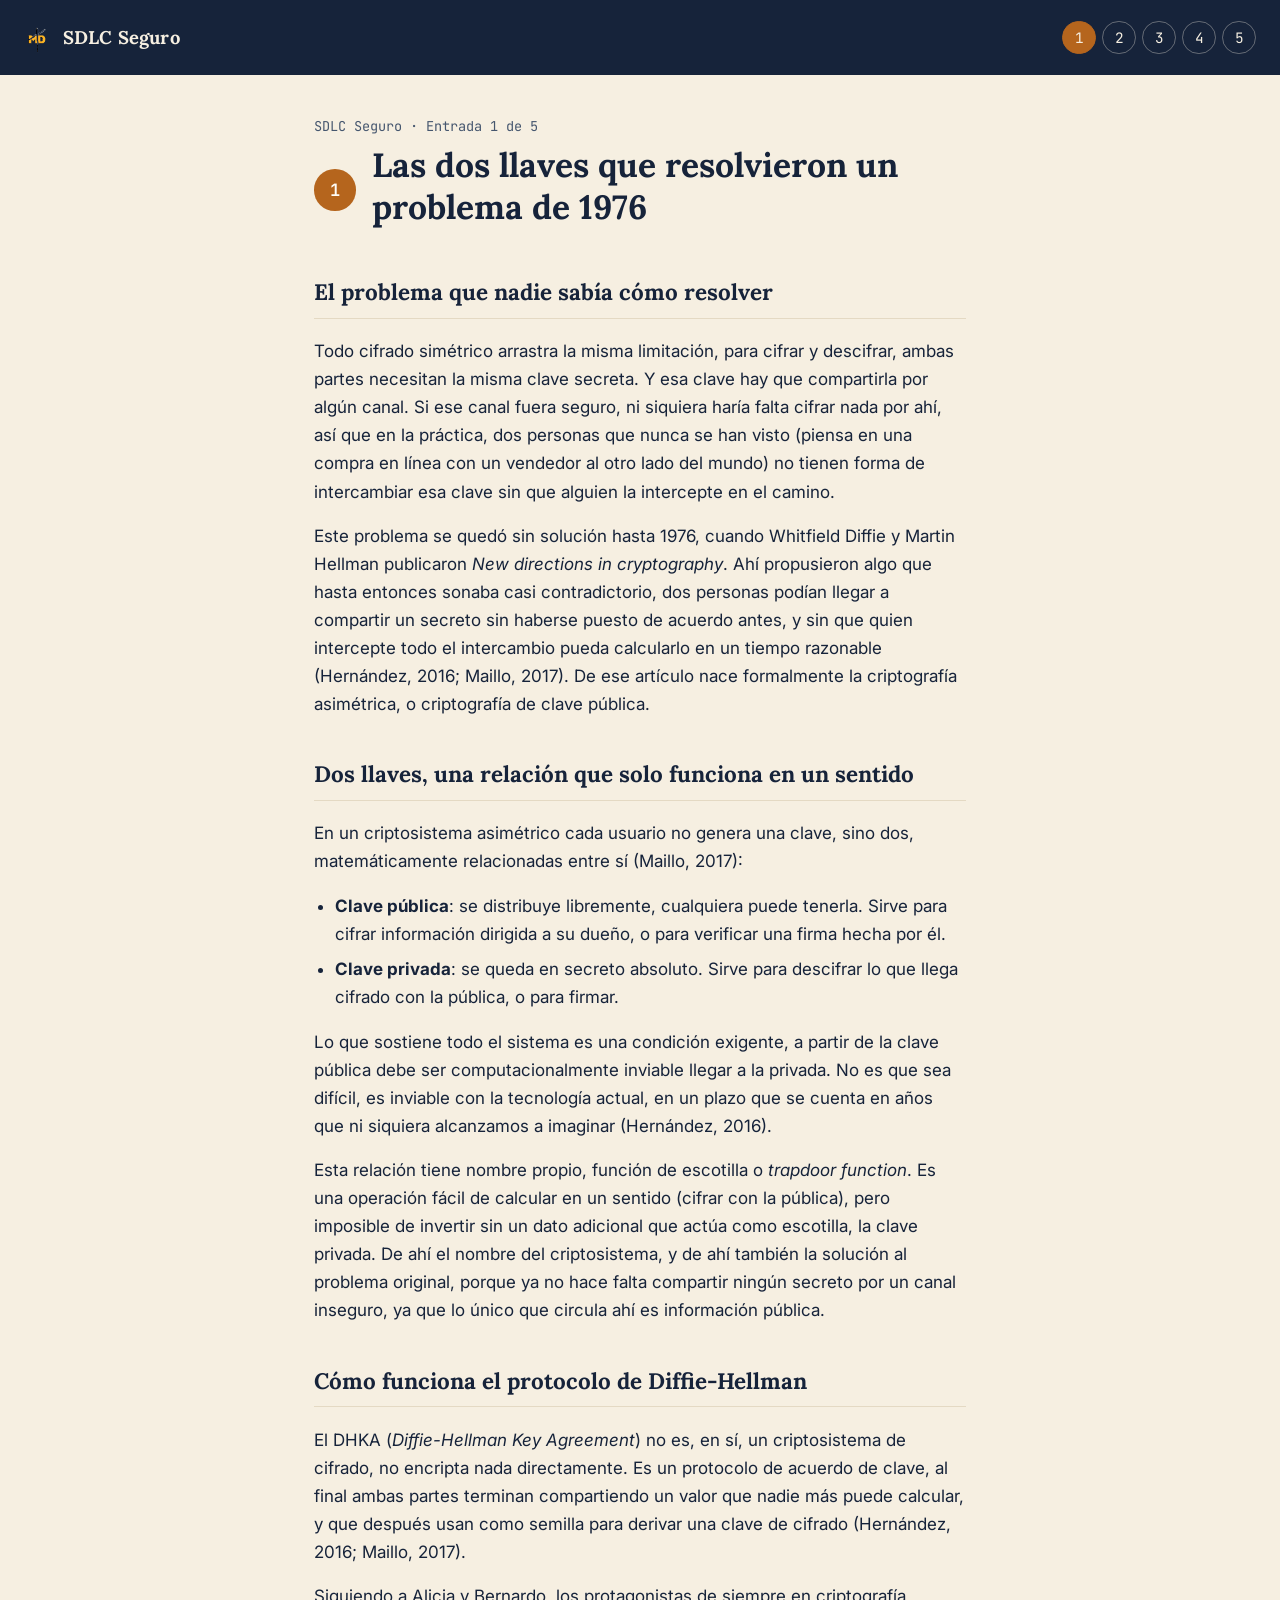
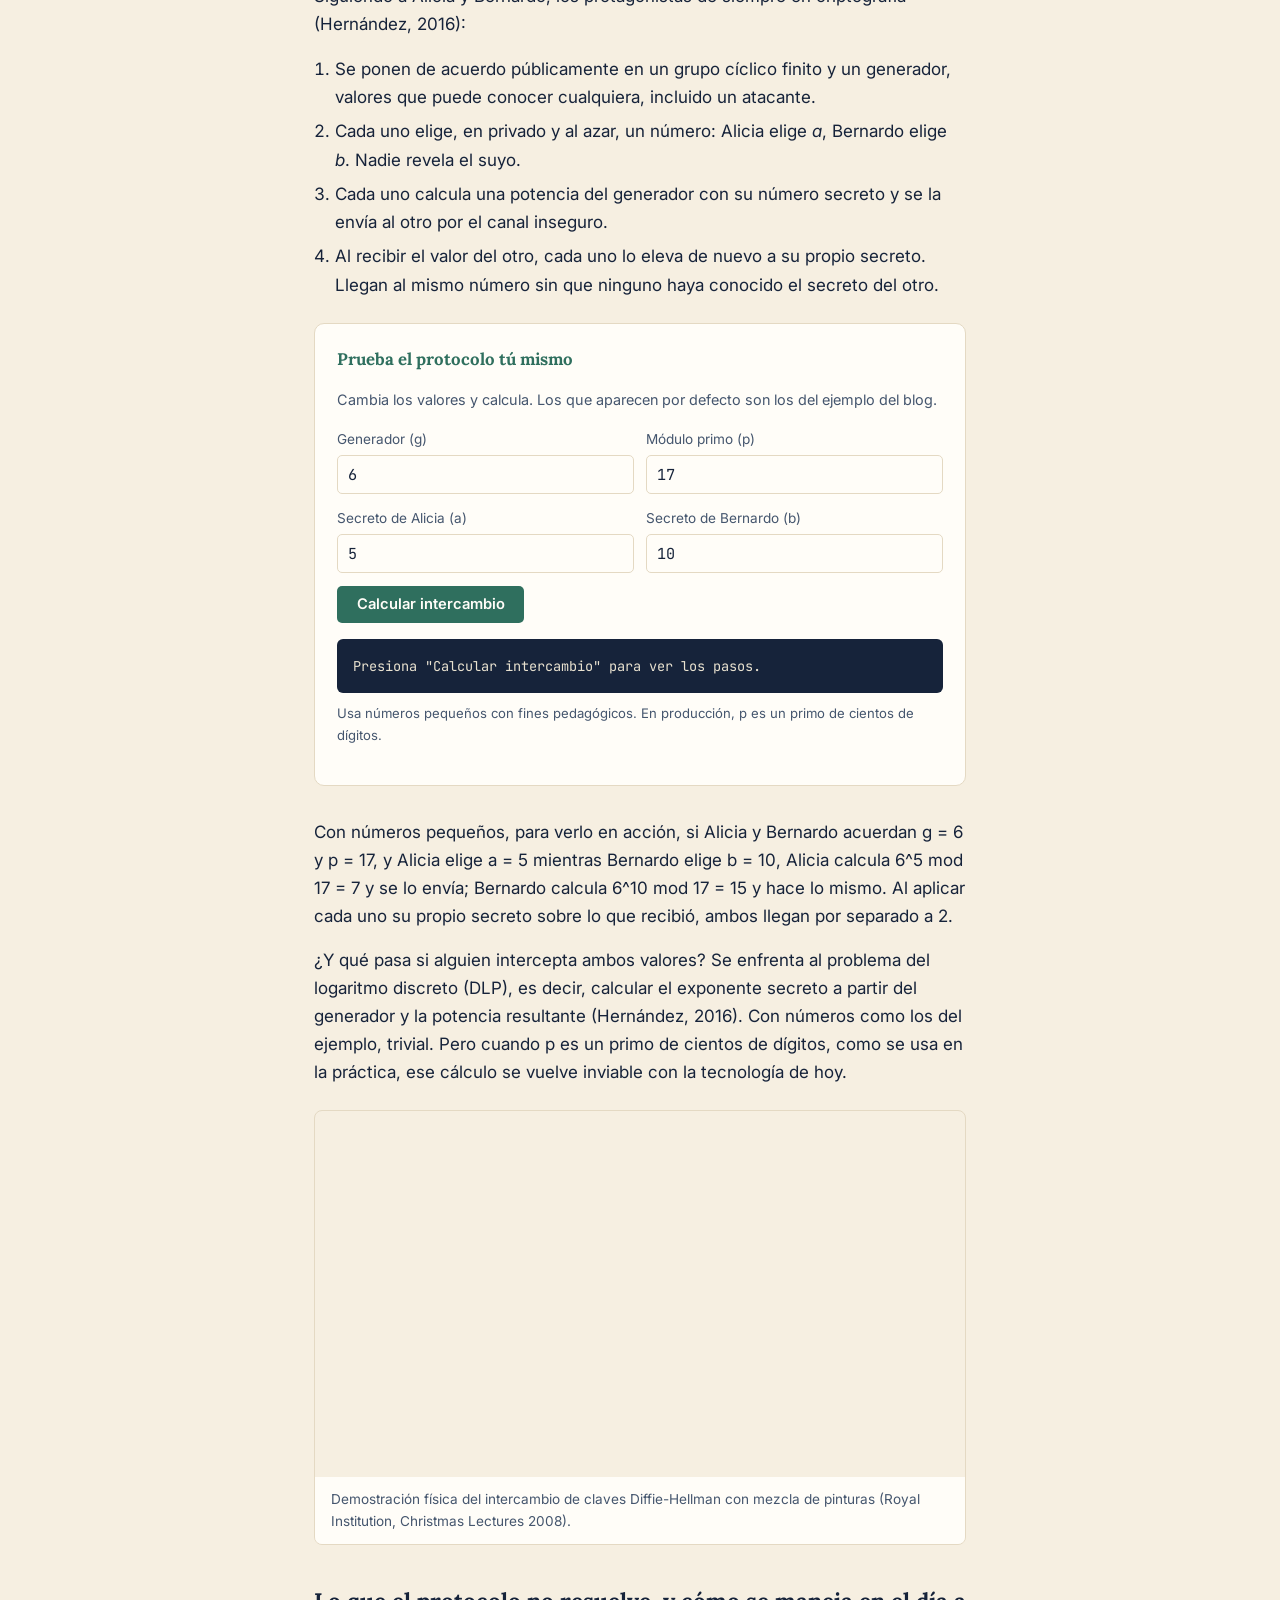
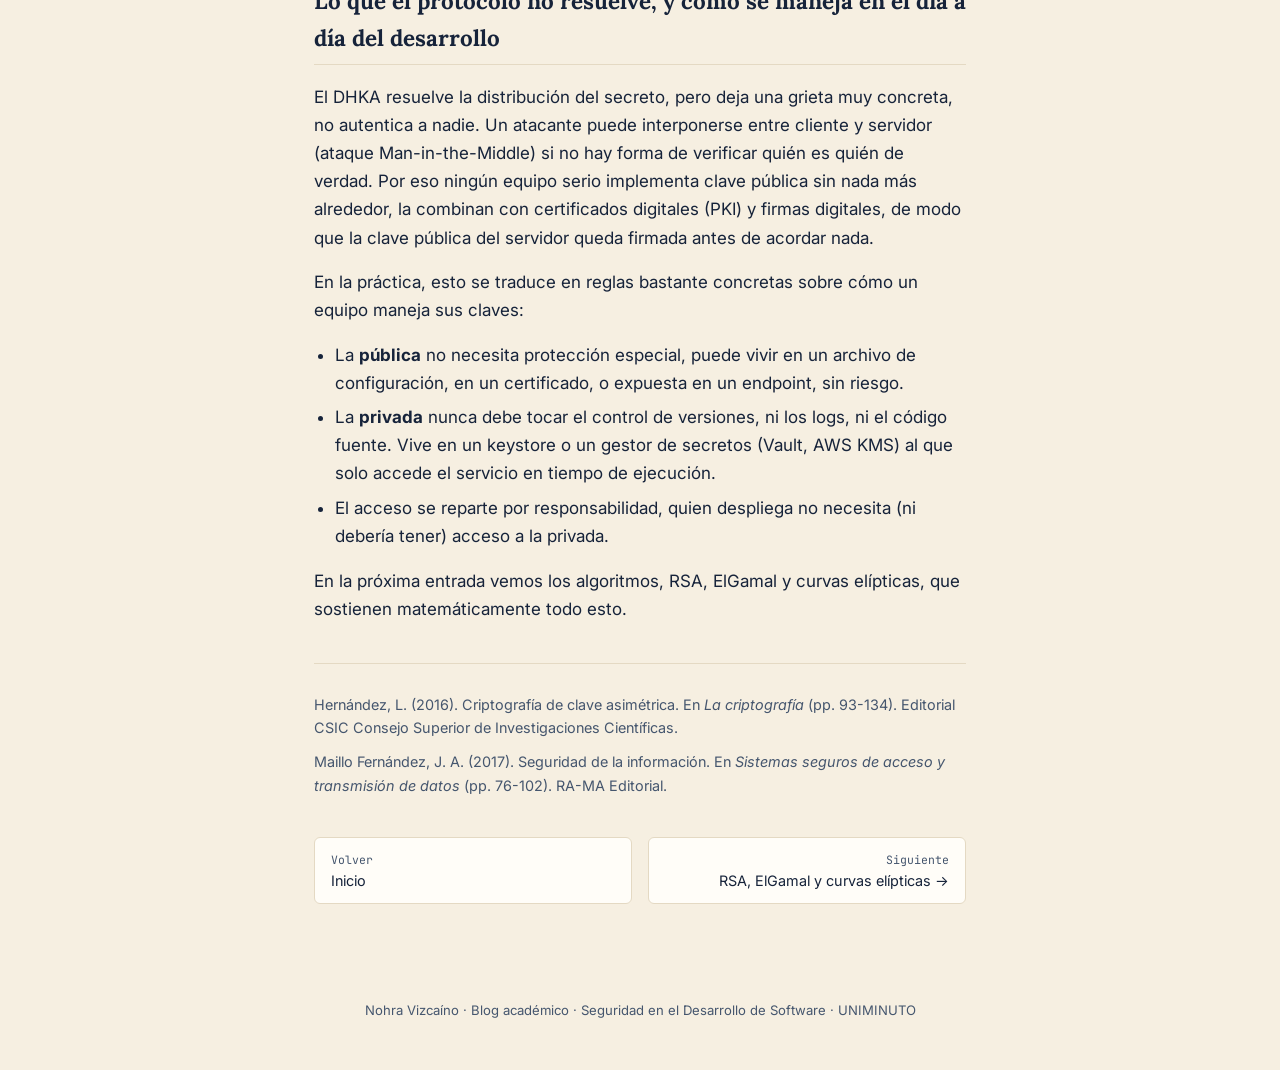
==== commit 7fbe9cc6: "Embed video for Diffie-Hellman key exchange demonstration Added a video embed demonstrating the Diff" ====
--- a/entrada1.html
+++ b/entrada1.html
@@ -72,6 +72,19 @@
 
   <p>¿Y qué pasa si alguien intercepta ambos valores? Se enfrenta al problema del logaritmo discreto (DLP), es decir, calcular el exponente secreto a partir del generador y la potencia resultante (Hernández, 2016). Con números como los del ejemplo, trivial. Pero cuando p es un primo de cientos de dígitos, como se usa en la práctica, ese cálculo se vuelve inviable con la tecnología de hoy.</p>
 
+  <div class="video-embed">
+    <iframe
+      width="100%"
+      height="400"
+      src="https://www.youtube.com/embed/85oMrKd8afY"
+      title="Diffie-Hellman Key Exchange: How to Share a Secret"
+      frameborder="0"
+      allow="accelerometer; autoplay; clipboard-write; encrypted-media; gyroscope; picture-in-picture"
+      allowfullscreen>
+    </iframe>
+    <p class="video-caption">Demostración física del intercambio de claves Diffie-Hellman con mezcla de pinturas (Royal Institution, Christmas Lectures 2008).</p>
+  </div>
+  
   <h2>Lo que el protocolo no resuelve, y cómo se maneja en el día a día del desarrollo</h2>
   <p>El DHKA resuelve la distribución del secreto, pero deja una grieta muy concreta, no autentica a nadie. Un atacante puede interponerse entre cliente y servidor (ataque Man-in-the-Middle) si no hay forma de verificar quién es quién de verdad. Por eso ningún equipo serio implementa clave pública sin nada más alrededor, la combinan con certificados digitales (PKI) y firmas digitales, de modo que la clave pública del servidor queda firmada antes de acordar nada.</p>
   <p>En la práctica, esto se traduce en reglas bastante concretas sobre cómo un equipo maneja sus claves:</p>
--- a/css/style.css
+++ b/css/style.css
@@ -577,3 +577,48 @@
 .token.punctuation { color: #B9C4D6; }
 .token.operator { color: #E9E2D0; }
 .token.annotation { color: #B5651D; }
+
+/* ---------- Ensanchar bloques de código en pantallas grandes ---------- */
+
+pre {
+  width: 100vw;
+  max-width: 900px;
+  position: relative;
+  left: 50%;
+  transform: translateX(-50%);
+  box-sizing: border-box;
+}
+
+@media (max-width: 760px) {
+  pre {
+    width: 100%;
+    max-width: 100%;
+    position: static;
+    left: auto;
+    transform: none;
+  }
+}
+
+/* ---------- Video incrustado (YouTube) ---------- */
+
+.video-embed {
+  margin: 1.5rem 0;
+  border-radius: 8px;
+  overflow: hidden;
+  border: 1px solid var(--paper-line);
+}
+
+.video-embed iframe {
+  display: block;
+  width: 100%;
+  aspect-ratio: 16 / 9;
+  height: auto;
+}
+
+.video-caption {
+  font-size: 0.85rem;
+  color: var(--ink-soft);
+  padding: 0.7rem 1rem;
+  background: var(--paper);
+  margin: 0;
+}
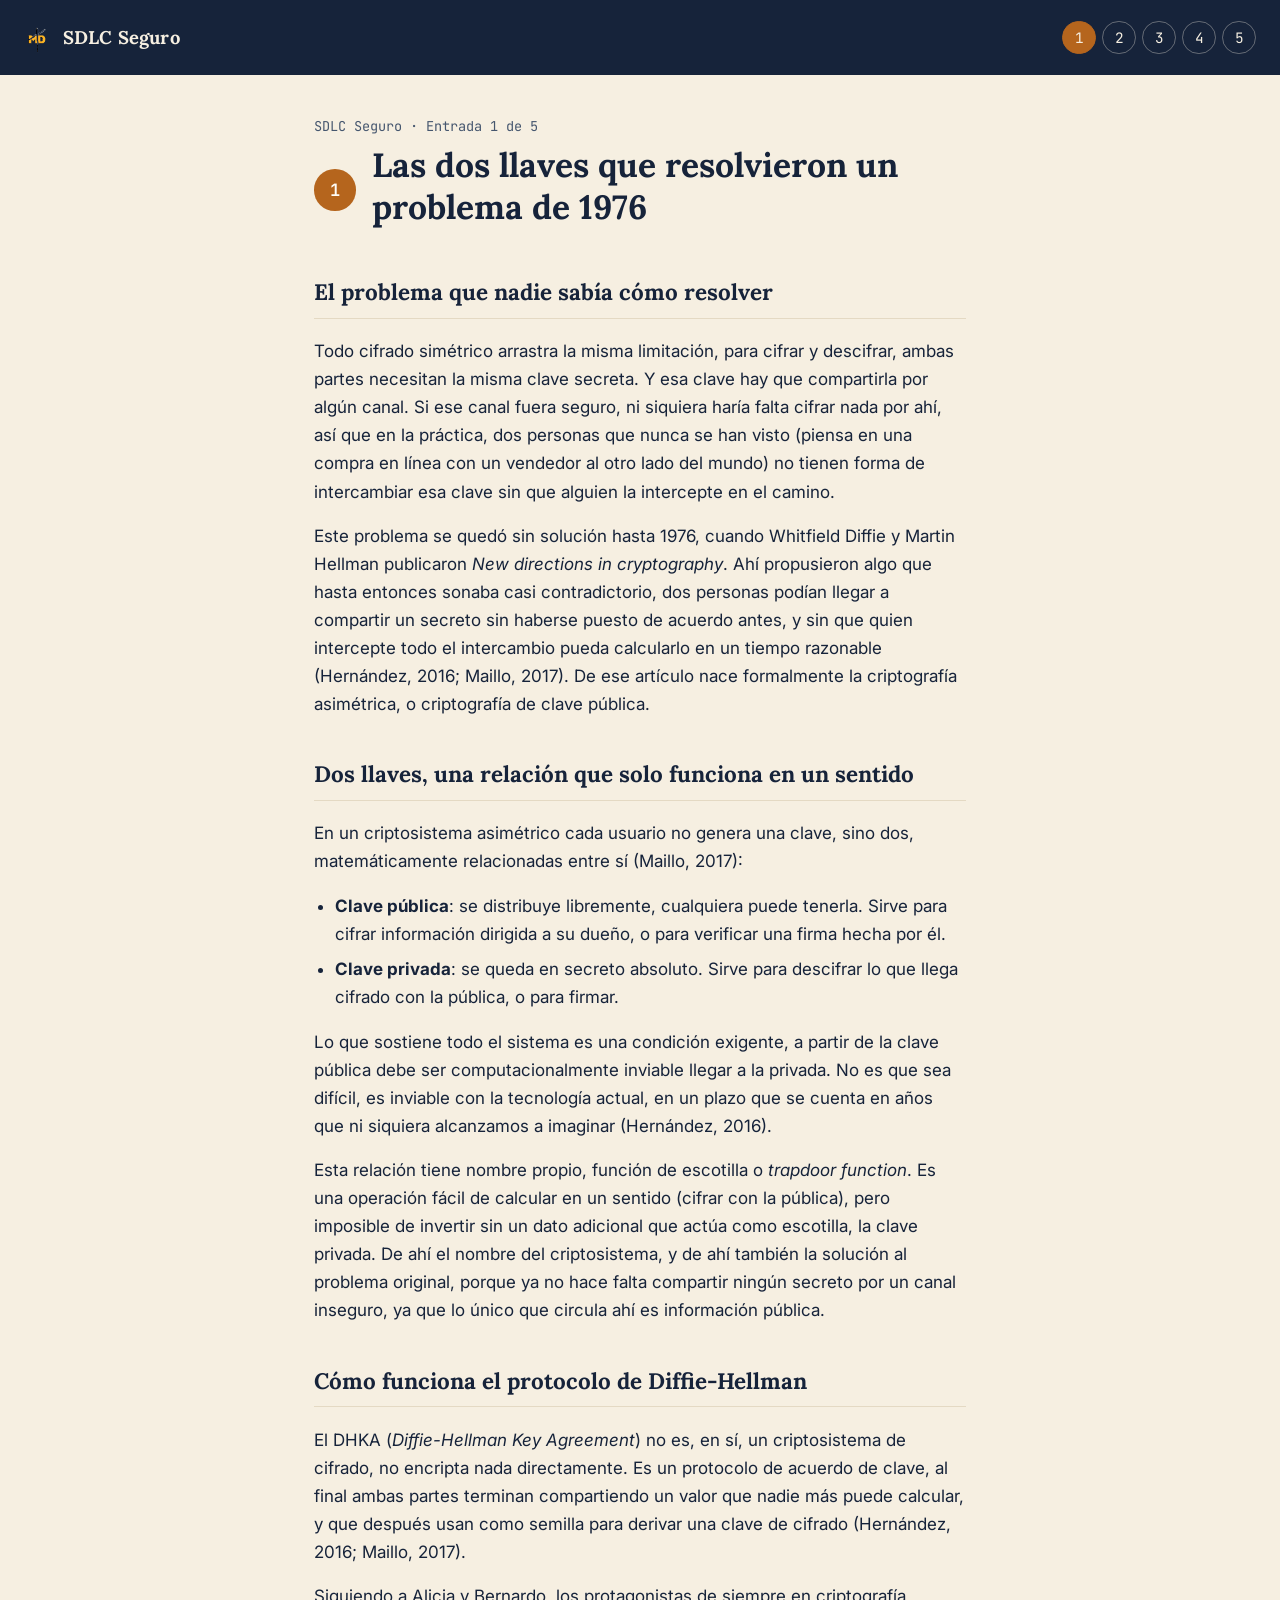
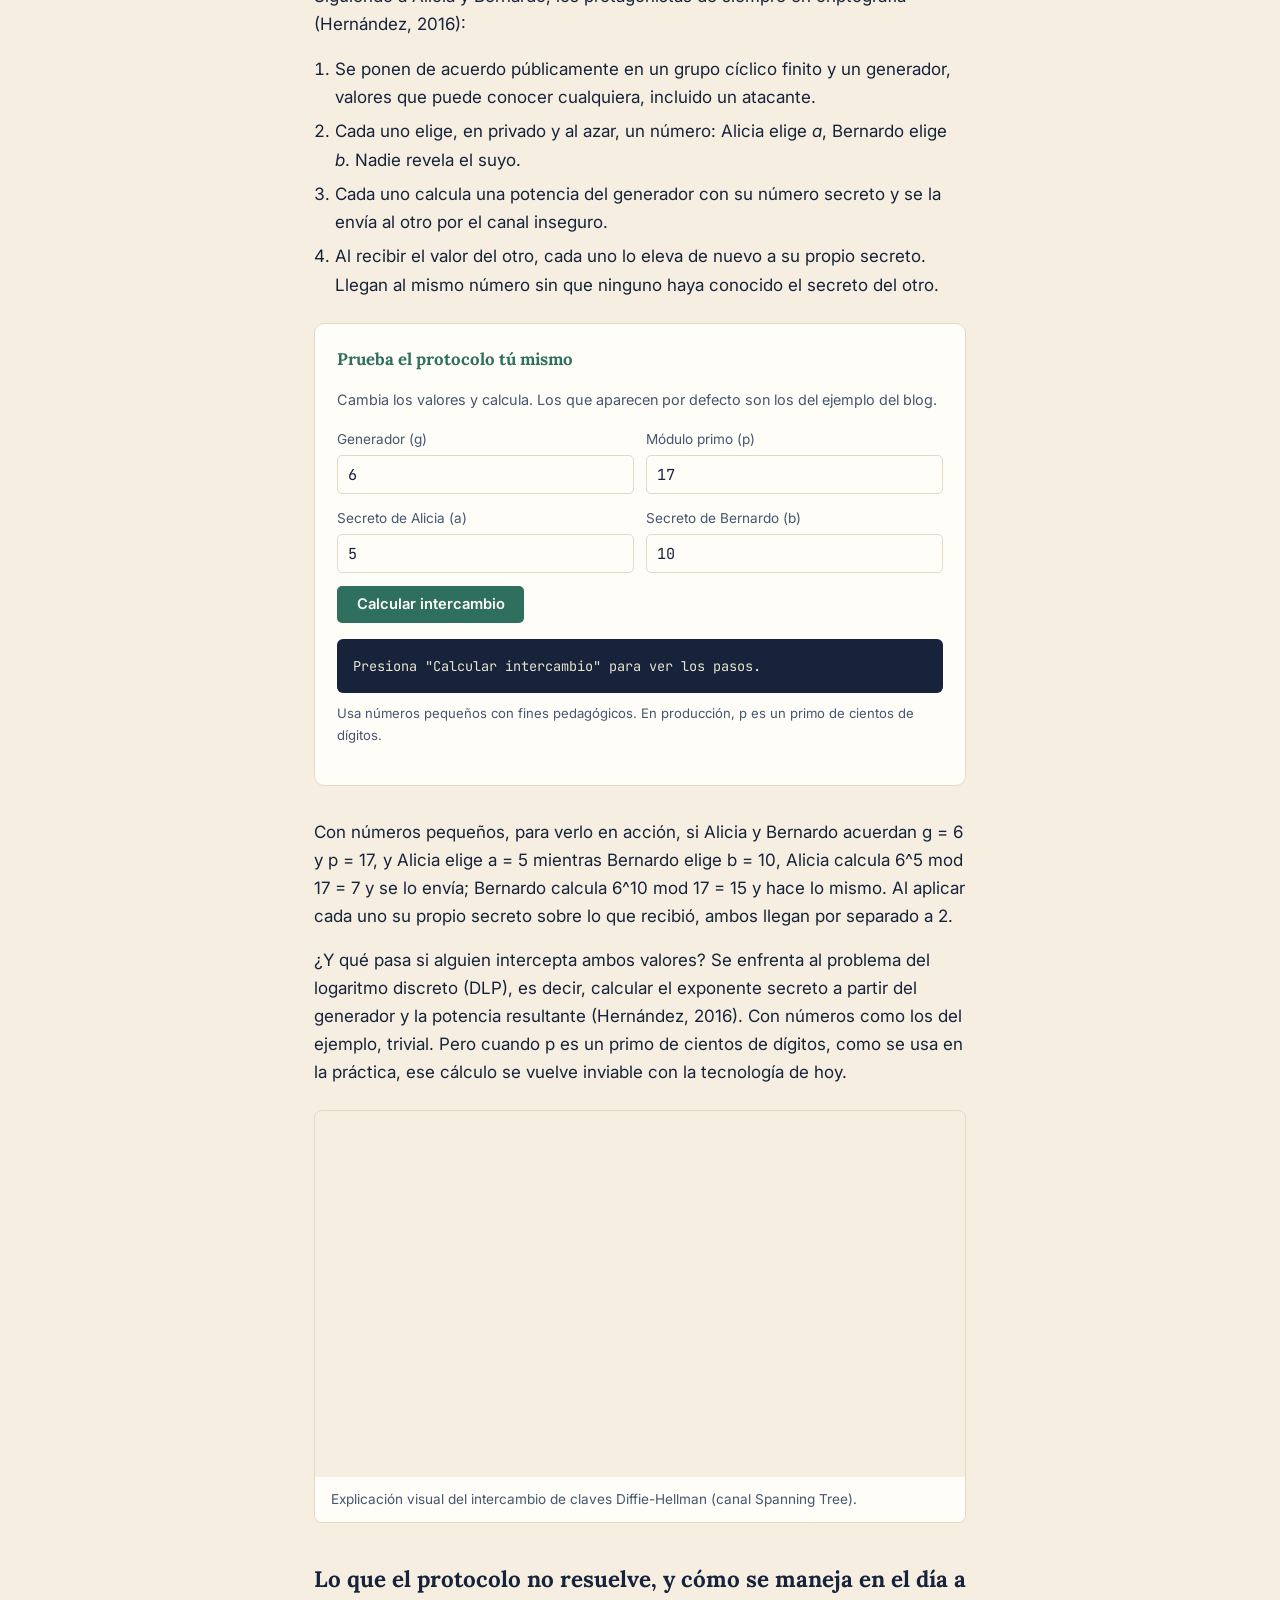
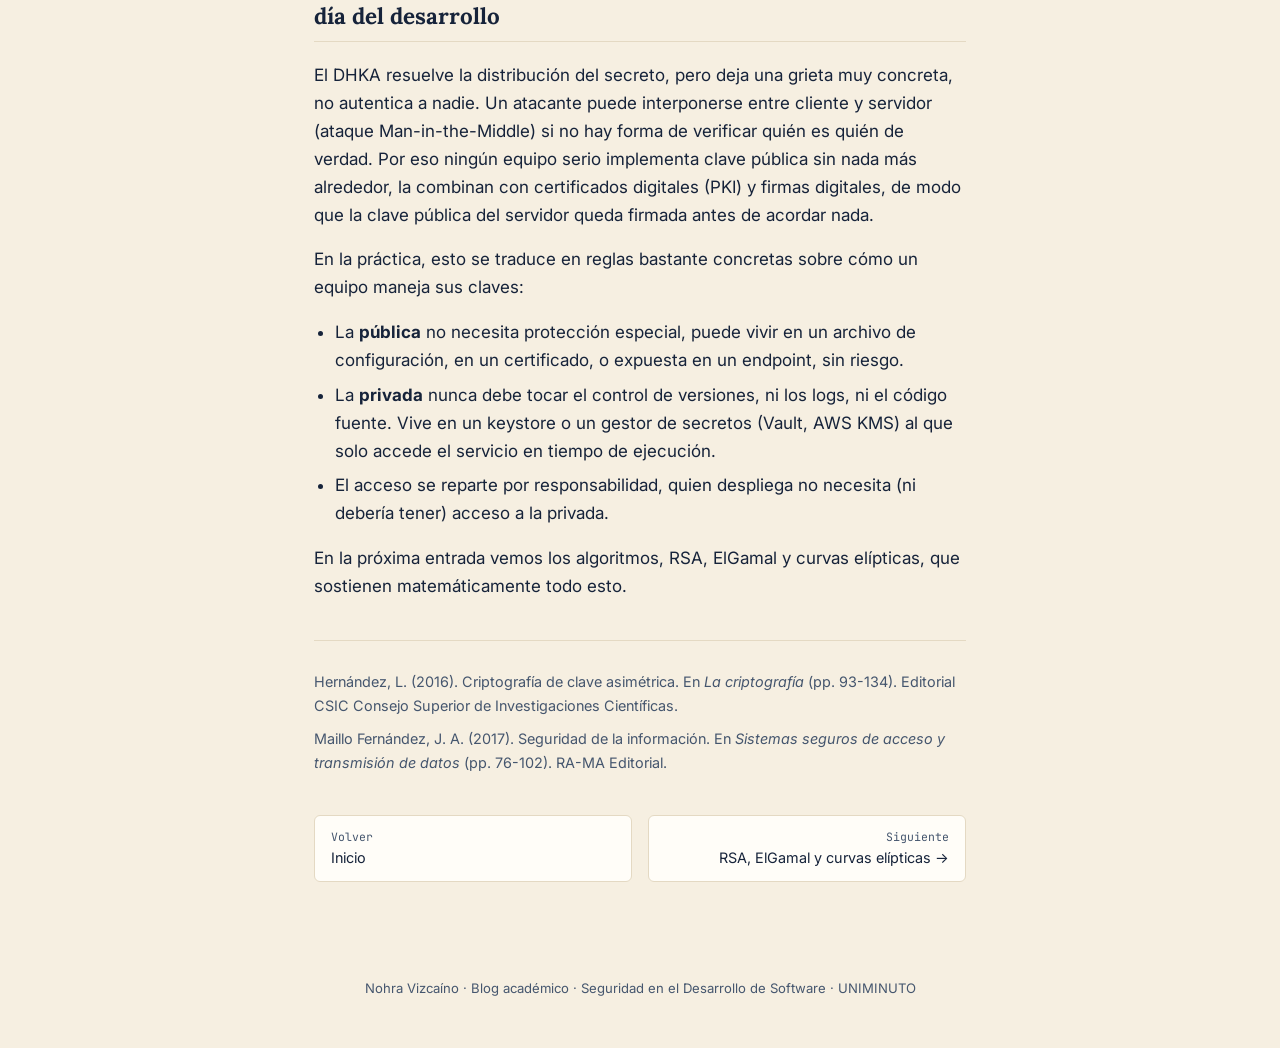
==== commit aa47eb60: "Update video caption for Diffie-Hellman explanation" ====
--- a/entrada1.html
+++ b/entrada1.html
@@ -82,7 +82,7 @@
       allow="accelerometer; autoplay; clipboard-write; encrypted-media; gyroscope; picture-in-picture"
       allowfullscreen>
     </iframe>
-    <p class="video-caption">Demostración física del intercambio de claves Diffie-Hellman con mezcla de pinturas (Royal Institution, Christmas Lectures 2008).</p>
+    <p class="video-caption">Explicación visual del intercambio de claves Diffie-Hellman (canal Spanning Tree).</p>
   </div>
   
   <h2>Lo que el protocolo no resuelve, y cómo se maneja en el día a día del desarrollo</h2>
